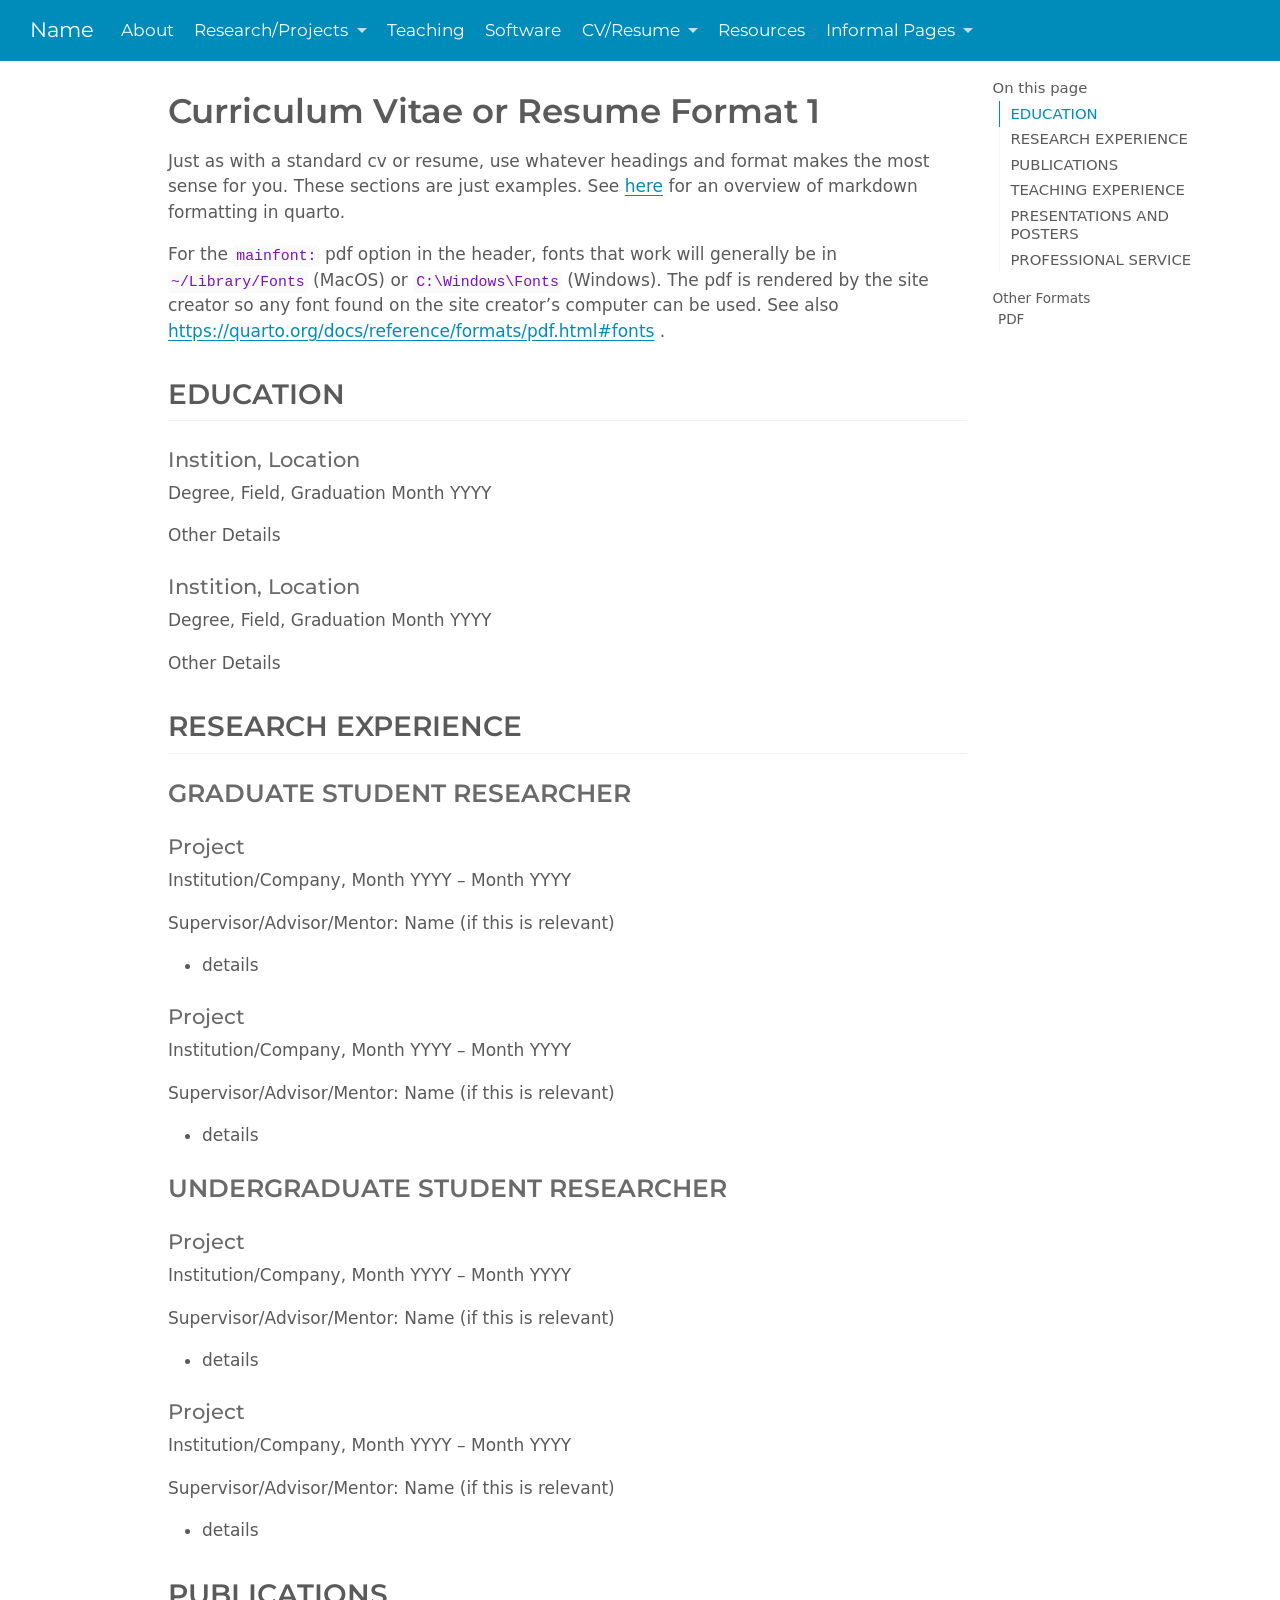
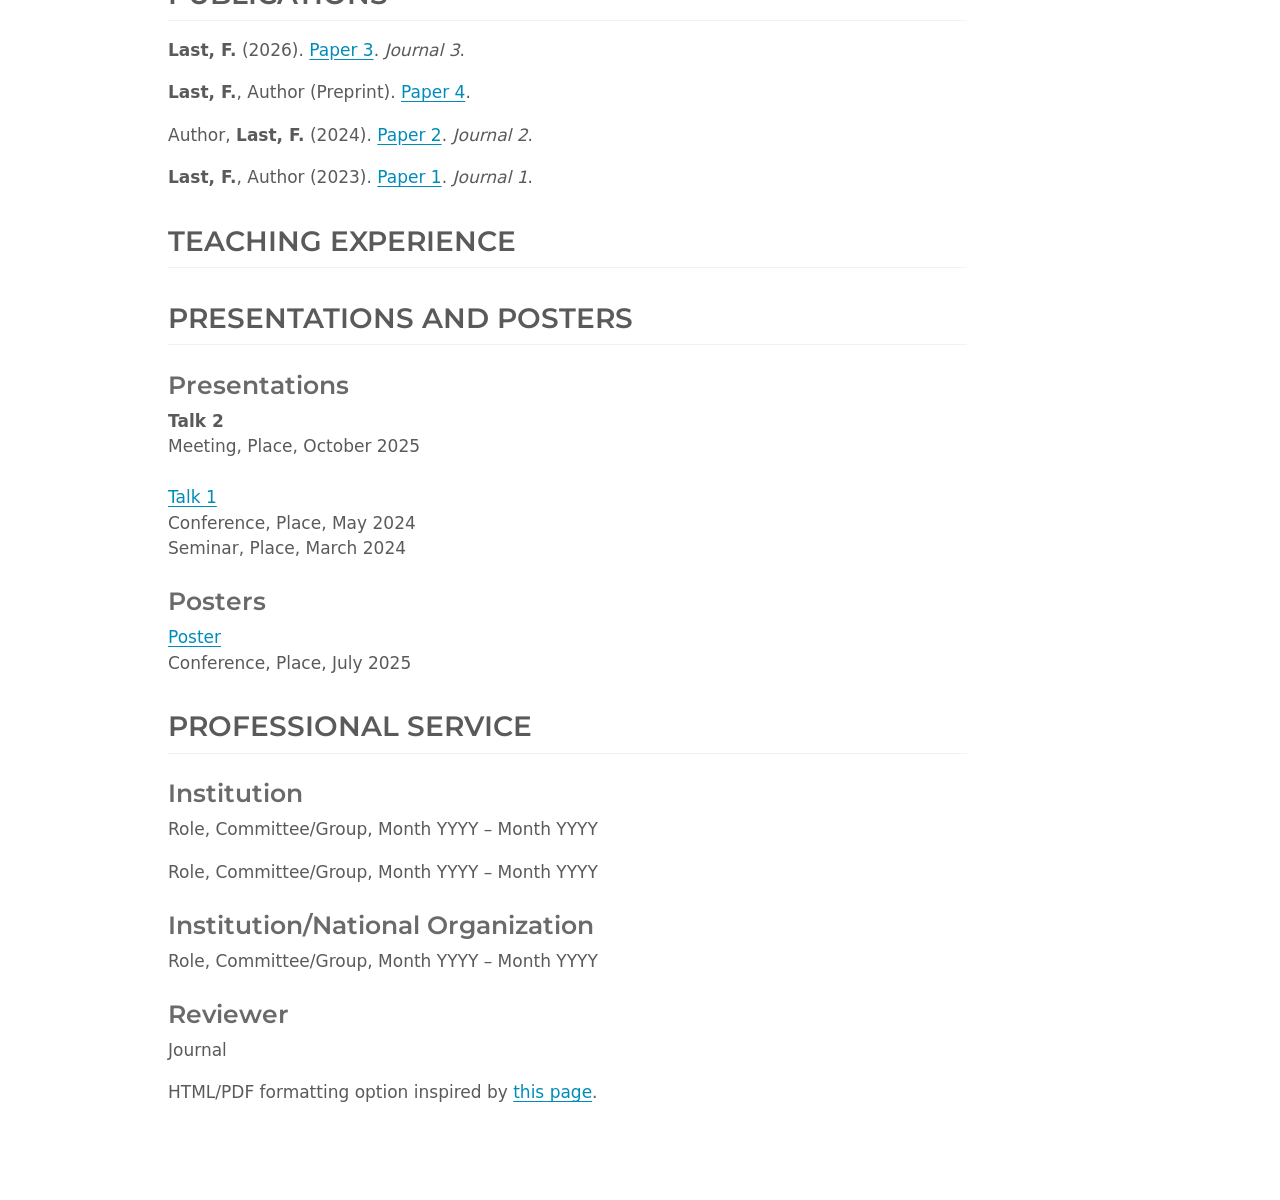
==== docs/pages/cv_resume1.html @ 090850e3 "Initial commit" ====
<!DOCTYPE html>
<html xmlns="http://www.w3.org/1999/xhtml" lang="en" xml:lang="en"><head>

<meta charset="utf-8">
<meta name="generator" content="quarto-1.8.27">

<meta name="viewport" content="width=device-width, initial-scale=1.0, user-scalable=yes">


<title>Curriculum Vitae or Resume Format 1 – Name</title>
<style>
code{white-space: pre-wrap;}
span.smallcaps{font-variant: small-caps;}
div.columns{display: flex; gap: min(4vw, 1.5em);}
div.column{flex: auto; overflow-x: auto;}
div.hanging-indent{margin-left: 1.5em; text-indent: -1.5em;}
ul.task-list{list-style: none;}
ul.task-list li input[type="checkbox"] {
  width: 0.8em;
  margin: 0 0.8em 0.2em -1em; /* quarto-specific, see https://github.com/quarto-dev/quarto-cli/issues/4556 */ 
  vertical-align: middle;
}
</style>


<script src="../site_libs/quarto-nav/quarto-nav.js"></script>
<script src="../site_libs/quarto-nav/headroom.min.js"></script>
<script src="../site_libs/clipboard/clipboard.min.js"></script>
<script src="../site_libs/quarto-search/autocomplete.umd.js"></script>
<script src="../site_libs/quarto-search/fuse.min.js"></script>
<script src="../site_libs/quarto-search/quarto-search.js"></script>
<meta name="quarto:offset" content="../">
<script src="../site_libs/quarto-html/quarto.js" type="module"></script>
<script src="../site_libs/quarto-html/tabsets/tabsets.js" type="module"></script>
<script src="../site_libs/quarto-html/axe/axe-check.js" type="module"></script>
<script src="../site_libs/quarto-html/popper.min.js"></script>
<script src="../site_libs/quarto-html/tippy.umd.min.js"></script>
<script src="../site_libs/quarto-html/anchor.min.js"></script>
<link href="../site_libs/quarto-html/tippy.css" rel="stylesheet">
<link href="../site_libs/quarto-html/quarto-syntax-highlighting-ed96de9b727972fe78a7b5d16c58bf87.css" rel="stylesheet" id="quarto-text-highlighting-styles">
<script src="../site_libs/bootstrap/bootstrap.min.js"></script>
<link href="../site_libs/bootstrap/bootstrap-icons.css" rel="stylesheet">
<link href="../site_libs/bootstrap/bootstrap-c9a4cbe220c76ee4de149f3768862fc0.min.css" rel="stylesheet" append-hash="true" id="quarto-bootstrap" data-mode="light">
<script id="quarto-search-options" type="application/json">{
  "location": "navbar",
  "copy-button": false,
  "collapse-after": 3,
  "panel-placement": "end",
  "type": "overlay",
  "limit": 50,
  "keyboard-shortcut": [
    "f",
    "/",
    "s"
  ],
  "show-item-context": false,
  "language": {
    "search-no-results-text": "No results",
    "search-matching-documents-text": "matching documents",
    "search-copy-link-title": "Copy link to search",
    "search-hide-matches-text": "Hide additional matches",
    "search-more-match-text": "more match in this document",
    "search-more-matches-text": "more matches in this document",
    "search-clear-button-title": "Clear",
    "search-text-placeholder": "",
    "search-detached-cancel-button-title": "Cancel",
    "search-submit-button-title": "Submit",
    "search-label": "Search"
  }
}</script>


<link rel="stylesheet" href="../styles/styles.css">
</head>

<body class="nav-fixed quarto-light">

<div id="quarto-search-results"></div>
  <header id="quarto-header" class="headroom fixed-top">
    <nav class="navbar navbar-expand-lg " data-bs-theme="dark">
      <div class="navbar-container container-fluid">
      <div class="navbar-brand-container mx-auto">
    <a class="navbar-brand" href="../index.html">
    <span class="navbar-title">Name</span>
    </a>
  </div>
            <div id="quarto-search" class="" title="Search"></div>
          <button class="navbar-toggler" type="button" data-bs-toggle="collapse" data-bs-target="#navbarCollapse" aria-controls="navbarCollapse" role="menu" aria-expanded="false" aria-label="Toggle navigation" onclick="if (window.quartoToggleHeadroom) { window.quartoToggleHeadroom(); }">
  <span class="navbar-toggler-icon"></span>
</button>
          <div class="collapse navbar-collapse" id="navbarCollapse">
            <ul class="navbar-nav navbar-nav-scroll me-auto">
  <li class="nav-item">
    <a class="nav-link" href="../index.html"> 
<span class="menu-text">About</span></a>
  </li>  
  <li class="nav-item dropdown ">
    <a class="nav-link dropdown-toggle" href="#" id="nav-menu-researchprojects" role="link" data-bs-toggle="dropdown" aria-expanded="false">
 <span class="menu-text">Research/Projects</span>
    </a>
    <ul class="dropdown-menu" aria-labelledby="nav-menu-researchprojects">    
        <li>
    <a class="dropdown-item" href="../pages/projects.html">
 <span class="dropdown-text">Option 1 Projects</span></a>
  </li>  
        <li>
    <a class="dropdown-item" href="../pages/publications.html">
 <span class="dropdown-text">Option 2 Publications</span></a>
  </li>  
        <li>
    <a class="dropdown-item" href="../pages/research.html">
 <span class="dropdown-text">Option 3 Research</span></a>
  </li>  
        <li>
    <a class="dropdown-item" href="../pages/portfolio.html">
 <span class="dropdown-text">Option 4 Portfolio</span></a>
  </li>  
    </ul>
  </li>
  <li class="nav-item">
    <a class="nav-link" href="../pages/teaching.html"> 
<span class="menu-text">Teaching</span></a>
  </li>  
  <li class="nav-item">
    <a class="nav-link" href="../pages/software.html"> 
<span class="menu-text">Software</span></a>
  </li>  
  <li class="nav-item dropdown ">
    <a class="nav-link dropdown-toggle" href="#" id="nav-menu-cvresume" role="link" data-bs-toggle="dropdown" aria-expanded="false">
 <span class="menu-text">CV/Resume</span>
    </a>
    <ul class="dropdown-menu" aria-labelledby="nav-menu-cvresume">    
        <li>
    <a class="dropdown-item" href="../pages/cv_resume1.html">
 <span class="dropdown-text">Option 1</span></a>
  </li>  
        <li>
    <a class="dropdown-item" href="../pages/cv_resume2.html">
 <span class="dropdown-text">Option 2</span></a>
  </li>  
        <li>
    <a class="dropdown-item" href="https://cdn.uconnectlabs.com/wp-content/uploads/sites/25/2021/07/Andrew-Peters.pdf">
 <span class="dropdown-text">Option 3</span></a>
  </li>  
    </ul>
  </li>
  <li class="nav-item">
    <a class="nav-link" href="../pages/resources.html"> 
<span class="menu-text">Resources</span></a>
  </li>  
  <li class="nav-item dropdown ">
    <a class="nav-link dropdown-toggle" href="#" id="nav-menu-informal-pages" role="link" data-bs-toggle="dropdown" aria-expanded="false">
 <span class="menu-text">Informal Pages</span>
    </a>
    <ul class="dropdown-menu" aria-labelledby="nav-menu-informal-pages">    
        <li>
    <a class="dropdown-item" href="../pages/blog.html">
 <span class="dropdown-text">Blog</span></a>
  </li>  
        <li>
    <a class="dropdown-item" href="../pages/reading_list.html">
 <span class="dropdown-text">Reading List</span></a>
  </li>  
        <li>
    <a class="dropdown-item" href="../pages/more_about.html">
 <span class="dropdown-text">More About Me</span></a>
  </li>  
        <li>
    <a class="dropdown-item" href="../pages/rec_lists.html">
 <span class="dropdown-text">Personal Rec List</span></a>
  </li>  
    </ul>
  </li>
</ul>
          </div> <!-- /navcollapse -->
            <div class="quarto-navbar-tools">
</div>
      </div> <!-- /container-fluid -->
    </nav>
</header>
<!-- content -->
<div id="quarto-content" class="quarto-container page-columns page-rows-contents page-layout-article page-navbar">
<!-- sidebar -->
<!-- margin-sidebar -->
    <div id="quarto-margin-sidebar" class="sidebar margin-sidebar">
        <nav id="TOC" role="doc-toc" class="toc-active">
    <h2 id="toc-title">On this page</h2>
   
  <ul>
  <li><a href="#education" id="toc-education" class="nav-link active" data-scroll-target="#education">EDUCATION</a></li>
  <li><a href="#research-experience" id="toc-research-experience" class="nav-link" data-scroll-target="#research-experience">RESEARCH EXPERIENCE</a>
  <ul class="collapse">
  <li><a href="#graduate-student-researcher" id="toc-graduate-student-researcher" class="nav-link" data-scroll-target="#graduate-student-researcher">GRADUATE STUDENT RESEARCHER</a></li>
  <li><a href="#undergraduate-student-researcher" id="toc-undergraduate-student-researcher" class="nav-link" data-scroll-target="#undergraduate-student-researcher">UNDERGRADUATE STUDENT RESEARCHER</a></li>
  </ul></li>
  <li><a href="#publications" id="toc-publications" class="nav-link" data-scroll-target="#publications">PUBLICATIONS</a></li>
  <li><a href="#teaching-experience" id="toc-teaching-experience" class="nav-link" data-scroll-target="#teaching-experience">TEACHING EXPERIENCE</a></li>
  <li><a href="#presentations-and-posters" id="toc-presentations-and-posters" class="nav-link" data-scroll-target="#presentations-and-posters">PRESENTATIONS AND POSTERS</a>
  <ul class="collapse">
  <li><a href="#presentations" id="toc-presentations" class="nav-link" data-scroll-target="#presentations">Presentations</a></li>
  <li><a href="#posters" id="toc-posters" class="nav-link" data-scroll-target="#posters">Posters</a></li>
  </ul></li>
  <li><a href="#professional-service" id="toc-professional-service" class="nav-link" data-scroll-target="#professional-service">PROFESSIONAL SERVICE</a>
  <ul class="collapse">
  <li><a href="#institution" id="toc-institution" class="nav-link" data-scroll-target="#institution">Institution</a></li>
  <li><a href="#institutionnational-organization" id="toc-institutionnational-organization" class="nav-link" data-scroll-target="#institutionnational-organization">Institution/National Organization</a></li>
  <li><a href="#reviewer" id="toc-reviewer" class="nav-link" data-scroll-target="#reviewer">Reviewer</a></li>
  </ul></li>
  </ul>
<div class="quarto-alternate-formats"><h2>Other Formats</h2><ul><li><a href="cv_resume1.pdf"><i class="bi bi-file-pdf"></i>PDF</a></li></ul></div></nav>
    </div>
<!-- main -->
<main class="content" id="quarto-document-content">

<header id="title-block-header" class="quarto-title-block default">
<div class="quarto-title">
<h1 class="title">Curriculum Vitae or Resume Format 1</h1>
</div>



<div class="quarto-title-meta">

    
  
    
  </div>
  


</header>


<p>Just as with a standard cv or resume, use whatever headings and format makes the most sense for you. These sections are just examples. See <a href="https://quarto.org/docs/authoring/markdown-basics.html">here</a> for an overview of markdown formatting in quarto.</p>
<p>For the <code>mainfont:</code> pdf option in the header, fonts that work will generally be in <code>~/Library/Fonts</code> (MacOS) or <code>C:\Windows\Fonts</code> (Windows). The pdf is rendered by the site creator so any font found on the site creator’s computer can be used. See also <a href="https://quarto.org/docs/reference/formats/pdf.html#fonts" class="uri">https://quarto.org/docs/reference/formats/pdf.html#fonts</a> .</p>
<section id="education" class="level2">
<h2 class="anchored" data-anchor-id="education">EDUCATION</h2>
<section id="instition-location" class="level4">
<h4 class="anchored" data-anchor-id="instition-location">Instition, Location</h4>
<p>Degree, Field, Graduation Month YYYY</p>
<p>Other Details</p>
</section>
<section id="instition-location-1" class="level4">
<h4 class="anchored" data-anchor-id="instition-location-1">Instition, Location</h4>
<p>Degree, Field, Graduation Month YYYY</p>
<p>Other Details</p>
</section>
</section>
<section id="research-experience" class="level2">
<h2 class="anchored" data-anchor-id="research-experience">RESEARCH EXPERIENCE</h2>
<section id="graduate-student-researcher" class="level3">
<h3 class="anchored" data-anchor-id="graduate-student-researcher">GRADUATE STUDENT RESEARCHER</h3>
<section id="project" class="level4">
<h4 class="anchored" data-anchor-id="project">Project</h4>
<p>Institution/Company, Month YYYY – Month YYYY</p>
<p>Supervisor/Advisor/Mentor: Name (if this is relevant)</p>
<ul>
<li>details</li>
</ul>
</section>
<section id="project-1" class="level4">
<h4 class="anchored" data-anchor-id="project-1">Project</h4>
<p>Institution/Company, Month YYYY – Month YYYY</p>
<p>Supervisor/Advisor/Mentor: Name (if this is relevant)</p>
<ul>
<li>details</li>
</ul>
</section>
</section>
<section id="undergraduate-student-researcher" class="level3">
<h3 class="anchored" data-anchor-id="undergraduate-student-researcher">UNDERGRADUATE STUDENT RESEARCHER</h3>
<section id="project-2" class="level4">
<h4 class="anchored" data-anchor-id="project-2">Project</h4>
<p>Institution/Company, Month YYYY – Month YYYY</p>
<p>Supervisor/Advisor/Mentor: Name (if this is relevant)</p>
<ul>
<li>details</li>
</ul>
</section>
<section id="project-3" class="level4">
<h4 class="anchored" data-anchor-id="project-3">Project</h4>
<p>Institution/Company, Month YYYY – Month YYYY</p>
<p>Supervisor/Advisor/Mentor: Name (if this is relevant)</p>
<ul>
<li>details</li>
</ul>
</section>
</section>
</section>
<section id="publications" class="level2">
<h2 class="anchored" data-anchor-id="publications">PUBLICATIONS</h2>
<p><strong>Last, F.</strong> (2026). <a href="https://doi.org">Paper 3</a>. <em>Journal 3</em>.</p>
<p><strong>Last, F.</strong>, Author (Preprint). <a href="https://arxiv.org/">Paper 4</a>.</p>
<p>Author, <strong>Last, F.</strong> (2024). <a href="https://github.com">Paper 2</a>. <em>Journal 2</em>.</p>
<p><strong>Last, F.</strong>, Author (2023). <a href="https://www.wikipedia.org/">Paper 1</a>. <em>Journal 1</em>.</p>
</section>
<section id="teaching-experience" class="level2">
<h2 class="anchored" data-anchor-id="teaching-experience">TEACHING EXPERIENCE</h2>
</section>
<section id="presentations-and-posters" class="level2">
<h2 class="anchored" data-anchor-id="presentations-and-posters">PRESENTATIONS AND POSTERS</h2>
<section id="presentations" class="level3">
<h3 class="anchored" data-anchor-id="presentations">Presentations</h3>
<div class="line-block"><strong>Talk 2</strong><br>
Meeting, Place, October 2025<br>
<br>
<strong><a href="https://www.wikipedia.org/">Talk 1</a></strong><br>
Conference, Place, May 2024<br>
Seminar, Place, March 2024</div>
</section>
<section id="posters" class="level3">
<h3 class="anchored" data-anchor-id="posters">Posters</h3>
<div class="line-block"><strong><a href="https://github.com">Poster</a></strong><br>
Conference, Place, July 2025</div>
</section>
</section>
<section id="professional-service" class="level2">
<h2 class="anchored" data-anchor-id="professional-service">PROFESSIONAL SERVICE</h2>
<section id="institution" class="level3">
<h3 class="anchored" data-anchor-id="institution">Institution</h3>
<p>Role, Committee/Group, Month YYYY – Month YYYY</p>
<p>Role, Committee/Group, Month YYYY – Month YYYY</p>
</section>
<section id="institutionnational-organization" class="level3">
<h3 class="anchored" data-anchor-id="institutionnational-organization">Institution/National Organization</h3>
<p>Role, Committee/Group, Month YYYY – Month YYYY</p>
</section>
<section id="reviewer" class="level3">
<h3 class="anchored" data-anchor-id="reviewer">Reviewer</h3>
<p>Journal</p>
<p>HTML/PDF formatting option inspired by <a href="https://www.cynthiahqy.com/posts/cv-html-pdf/">this page</a>.</p>


</section>
</section>

</main> <!-- /main -->
<script id="quarto-html-after-body" type="application/javascript">
  window.document.addEventListener("DOMContentLoaded", function (event) {
    const icon = "";
    const anchorJS = new window.AnchorJS();
    anchorJS.options = {
      placement: 'right',
      icon: icon
    };
    anchorJS.add('.anchored');
    const isCodeAnnotation = (el) => {
      for (const clz of el.classList) {
        if (clz.startsWith('code-annotation-')) {                     
          return true;
        }
      }
      return false;
    }
    const onCopySuccess = function(e) {
      // button target
      const button = e.trigger;
      // don't keep focus
      button.blur();
      // flash "checked"
      button.classList.add('code-copy-button-checked');
      var currentTitle = button.getAttribute("title");
      button.setAttribute("title", "Copied!");
      let tooltip;
      if (window.bootstrap) {
        button.setAttribute("data-bs-toggle", "tooltip");
        button.setAttribute("data-bs-placement", "left");
        button.setAttribute("data-bs-title", "Copied!");
        tooltip = new bootstrap.Tooltip(button, 
          { trigger: "manual", 
            customClass: "code-copy-button-tooltip",
            offset: [0, -8]});
        tooltip.show();    
      }
      setTimeout(function() {
        if (tooltip) {
          tooltip.hide();
          button.removeAttribute("data-bs-title");
          button.removeAttribute("data-bs-toggle");
          button.removeAttribute("data-bs-placement");
        }
        button.setAttribute("title", currentTitle);
        button.classList.remove('code-copy-button-checked');
      }, 1000);
      // clear code selection
      e.clearSelection();
    }
    const getTextToCopy = function(trigger) {
      const outerScaffold = trigger.parentElement.cloneNode(true);
      const codeEl = outerScaffold.querySelector('code');
      for (const childEl of codeEl.children) {
        if (isCodeAnnotation(childEl)) {
          childEl.remove();
        }
      }
      return codeEl.innerText;
    }
    const clipboard = new window.ClipboardJS('.code-copy-button:not([data-in-quarto-modal])', {
      text: getTextToCopy
    });
    clipboard.on('success', onCopySuccess);
    if (window.document.getElementById('quarto-embedded-source-code-modal')) {
      const clipboardModal = new window.ClipboardJS('.code-copy-button[data-in-quarto-modal]', {
        text: getTextToCopy,
        container: window.document.getElementById('quarto-embedded-source-code-modal')
      });
      clipboardModal.on('success', onCopySuccess);
    }
      var localhostRegex = new RegExp(/^(?:http|https):\/\/localhost\:?[0-9]*\//);
      var mailtoRegex = new RegExp(/^mailto:/);
        var filterRegex = new RegExp('/' + window.location.host + '/');
      var isInternal = (href) => {
          return filterRegex.test(href) || localhostRegex.test(href) || mailtoRegex.test(href);
      }
      // Inspect non-navigation links and adorn them if external
     var links = window.document.querySelectorAll('a[href]:not(.nav-link):not(.navbar-brand):not(.toc-action):not(.sidebar-link):not(.sidebar-item-toggle):not(.pagination-link):not(.no-external):not([aria-hidden]):not(.dropdown-item):not(.quarto-navigation-tool):not(.about-link)');
      for (var i=0; i<links.length; i++) {
        const link = links[i];
        if (!isInternal(link.href)) {
          // undo the damage that might have been done by quarto-nav.js in the case of
          // links that we want to consider external
          if (link.dataset.originalHref !== undefined) {
            link.href = link.dataset.originalHref;
          }
        }
      }
    function tippyHover(el, contentFn, onTriggerFn, onUntriggerFn) {
      const config = {
        allowHTML: true,
        maxWidth: 500,
        delay: 100,
        arrow: false,
        appendTo: function(el) {
            return el.parentElement;
        },
        interactive: true,
        interactiveBorder: 10,
        theme: 'quarto',
        placement: 'bottom-start',
      };
      if (contentFn) {
        config.content = contentFn;
      }
      if (onTriggerFn) {
        config.onTrigger = onTriggerFn;
      }
      if (onUntriggerFn) {
        config.onUntrigger = onUntriggerFn;
      }
      window.tippy(el, config); 
    }
    const noterefs = window.document.querySelectorAll('a[role="doc-noteref"]');
    for (var i=0; i<noterefs.length; i++) {
      const ref = noterefs[i];
      tippyHover(ref, function() {
        // use id or data attribute instead here
        let href = ref.getAttribute('data-footnote-href') || ref.getAttribute('href');
        try { href = new URL(href).hash; } catch {}
        const id = href.replace(/^#\/?/, "");
        const note = window.document.getElementById(id);
        if (note) {
          return note.innerHTML;
        } else {
          return "";
        }
      });
    }
    const xrefs = window.document.querySelectorAll('a.quarto-xref');
    const processXRef = (id, note) => {
      // Strip column container classes
      const stripColumnClz = (el) => {
        el.classList.remove("page-full", "page-columns");
        if (el.children) {
          for (const child of el.children) {
            stripColumnClz(child);
          }
        }
      }
      stripColumnClz(note)
      if (id === null || id.startsWith('sec-')) {
        // Special case sections, only their first couple elements
        const container = document.createElement("div");
        if (note.children && note.children.length > 2) {
          container.appendChild(note.children[0].cloneNode(true));
          for (let i = 1; i < note.children.length; i++) {
            const child = note.children[i];
            if (child.tagName === "P" && child.innerText === "") {
              continue;
            } else {
              container.appendChild(child.cloneNode(true));
              break;
            }
          }
          if (window.Quarto?.typesetMath) {
            window.Quarto.typesetMath(container);
          }
          return container.innerHTML
        } else {
          if (window.Quarto?.typesetMath) {
            window.Quarto.typesetMath(note);
          }
          return note.innerHTML;
        }
      } else {
        // Remove any anchor links if they are present
        const anchorLink = note.querySelector('a.anchorjs-link');
        if (anchorLink) {
          anchorLink.remove();
        }
        if (window.Quarto?.typesetMath) {
          window.Quarto.typesetMath(note);
        }
        if (note.classList.contains("callout")) {
          return note.outerHTML;
        } else {
          return note.innerHTML;
        }
      }
    }
    for (var i=0; i<xrefs.length; i++) {
      const xref = xrefs[i];
      tippyHover(xref, undefined, function(instance) {
        instance.disable();
        let url = xref.getAttribute('href');
        let hash = undefined; 
        if (url.startsWith('#')) {
          hash = url;
        } else {
          try { hash = new URL(url).hash; } catch {}
        }
        if (hash) {
          const id = hash.replace(/^#\/?/, "");
          const note = window.document.getElementById(id);
          if (note !== null) {
            try {
              const html = processXRef(id, note.cloneNode(true));
              instance.setContent(html);
            } finally {
              instance.enable();
              instance.show();
            }
          } else {
            // See if we can fetch this
            fetch(url.split('#')[0])
            .then(res => res.text())
            .then(html => {
              const parser = new DOMParser();
              const htmlDoc = parser.parseFromString(html, "text/html");
              const note = htmlDoc.getElementById(id);
              if (note !== null) {
                const html = processXRef(id, note);
                instance.setContent(html);
              } 
            }).finally(() => {
              instance.enable();
              instance.show();
            });
          }
        } else {
          // See if we can fetch a full url (with no hash to target)
          // This is a special case and we should probably do some content thinning / targeting
          fetch(url)
          .then(res => res.text())
          .then(html => {
            const parser = new DOMParser();
            const htmlDoc = parser.parseFromString(html, "text/html");
            const note = htmlDoc.querySelector('main.content');
            if (note !== null) {
              // This should only happen for chapter cross references
              // (since there is no id in the URL)
              // remove the first header
              if (note.children.length > 0 && note.children[0].tagName === "HEADER") {
                note.children[0].remove();
              }
              const html = processXRef(null, note);
              instance.setContent(html);
            } 
          }).finally(() => {
            instance.enable();
            instance.show();
          });
        }
      }, function(instance) {
      });
    }
        let selectedAnnoteEl;
        const selectorForAnnotation = ( cell, annotation) => {
          let cellAttr = 'data-code-cell="' + cell + '"';
          let lineAttr = 'data-code-annotation="' +  annotation + '"';
          const selector = 'span[' + cellAttr + '][' + lineAttr + ']';
          return selector;
        }
        const selectCodeLines = (annoteEl) => {
          const doc = window.document;
          const targetCell = annoteEl.getAttribute("data-target-cell");
          const targetAnnotation = annoteEl.getAttribute("data-target-annotation");
          const annoteSpan = window.document.querySelector(selectorForAnnotation(targetCell, targetAnnotation));
          const lines = annoteSpan.getAttribute("data-code-lines").split(",");
          const lineIds = lines.map((line) => {
            return targetCell + "-" + line;
          })
          let top = null;
          let height = null;
          let parent = null;
          if (lineIds.length > 0) {
              //compute the position of the single el (top and bottom and make a div)
              const el = window.document.getElementById(lineIds[0]);
              top = el.offsetTop;
              height = el.offsetHeight;
              parent = el.parentElement.parentElement;
            if (lineIds.length > 1) {
              const lastEl = window.document.getElementById(lineIds[lineIds.length - 1]);
              const bottom = lastEl.offsetTop + lastEl.offsetHeight;
              height = bottom - top;
            }
            if (top !== null && height !== null && parent !== null) {
              // cook up a div (if necessary) and position it 
              let div = window.document.getElementById("code-annotation-line-highlight");
              if (div === null) {
                div = window.document.createElement("div");
                div.setAttribute("id", "code-annotation-line-highlight");
                div.style.position = 'absolute';
                parent.appendChild(div);
              }
              div.style.top = top - 2 + "px";
              div.style.height = height + 4 + "px";
              div.style.left = 0;
              let gutterDiv = window.document.getElementById("code-annotation-line-highlight-gutter");
              if (gutterDiv === null) {
                gutterDiv = window.document.createElement("div");
                gutterDiv.setAttribute("id", "code-annotation-line-highlight-gutter");
                gutterDiv.style.position = 'absolute';
                const codeCell = window.document.getElementById(targetCell);
                const gutter = codeCell.querySelector('.code-annotation-gutter');
                gutter.appendChild(gutterDiv);
              }
              gutterDiv.style.top = top - 2 + "px";
              gutterDiv.style.height = height + 4 + "px";
            }
            selectedAnnoteEl = annoteEl;
          }
        };
        const unselectCodeLines = () => {
          const elementsIds = ["code-annotation-line-highlight", "code-annotation-line-highlight-gutter"];
          elementsIds.forEach((elId) => {
            const div = window.document.getElementById(elId);
            if (div) {
              div.remove();
            }
          });
          selectedAnnoteEl = undefined;
        };
          // Handle positioning of the toggle
      window.addEventListener(
        "resize",
        throttle(() => {
          elRect = undefined;
          if (selectedAnnoteEl) {
            selectCodeLines(selectedAnnoteEl);
          }
        }, 10)
      );
      function throttle(fn, ms) {
      let throttle = false;
      let timer;
        return (...args) => {
          if(!throttle) { // first call gets through
              fn.apply(this, args);
              throttle = true;
          } else { // all the others get throttled
              if(timer) clearTimeout(timer); // cancel #2
              timer = setTimeout(() => {
                fn.apply(this, args);
                timer = throttle = false;
              }, ms);
          }
        };
      }
        // Attach click handler to the DT
        const annoteDls = window.document.querySelectorAll('dt[data-target-cell]');
        for (const annoteDlNode of annoteDls) {
          annoteDlNode.addEventListener('click', (event) => {
            const clickedEl = event.target;
            if (clickedEl !== selectedAnnoteEl) {
              unselectCodeLines();
              const activeEl = window.document.querySelector('dt[data-target-cell].code-annotation-active');
              if (activeEl) {
                activeEl.classList.remove('code-annotation-active');
              }
              selectCodeLines(clickedEl);
              clickedEl.classList.add('code-annotation-active');
            } else {
              // Unselect the line
              unselectCodeLines();
              clickedEl.classList.remove('code-annotation-active');
            }
          });
        }
    const findCites = (el) => {
      const parentEl = el.parentElement;
      if (parentEl) {
        const cites = parentEl.dataset.cites;
        if (cites) {
          return {
            el,
            cites: cites.split(' ')
          };
        } else {
          return findCites(el.parentElement)
        }
      } else {
        return undefined;
      }
    };
    var bibliorefs = window.document.querySelectorAll('a[role="doc-biblioref"]');
    for (var i=0; i<bibliorefs.length; i++) {
      const ref = bibliorefs[i];
      const citeInfo = findCites(ref);
      if (citeInfo) {
        tippyHover(citeInfo.el, function() {
          var popup = window.document.createElement('div');
          citeInfo.cites.forEach(function(cite) {
            var citeDiv = window.document.createElement('div');
            citeDiv.classList.add('hanging-indent');
            citeDiv.classList.add('csl-entry');
            var biblioDiv = window.document.getElementById('ref-' + cite);
            if (biblioDiv) {
              citeDiv.innerHTML = biblioDiv.innerHTML;
            }
            popup.appendChild(citeDiv);
          });
          return popup.innerHTML;
        });
      }
    }
  });
  </script>
</div> <!-- /content -->




</body></html>
---- docs/site_libs/quarto-html/tippy.css ----
.tippy-box[data-animation=fade][data-state=hidden]{opacity:0}[data-tippy-root]{max-width:calc(100vw - 10px)}.tippy-box{position:relative;background-color:#333;color:#fff;border-radius:4px;font-size:14px;line-height:1.4;white-space:normal;outline:0;transition-property:transform,visibility,opacity}.tippy-box[data-placement^=top]>.tippy-arrow{bottom:0}.tippy-box[data-placement^=top]>.tippy-arrow:before{bottom:-7px;left:0;border-width:8px 8px 0;border-top-color:initial;transform-origin:center top}.tippy-box[data-placement^=bottom]>.tippy-arrow{top:0}.tippy-box[data-placement^=bottom]>.tippy-arrow:before{top:-7px;left:0;border-width:0 8px 8px;border-bottom-color:initial;transform-origin:center bottom}.tippy-box[data-placement^=left]>.tippy-arrow{right:0}.tippy-box[data-placement^=left]>.tippy-arrow:before{border-width:8px 0 8px 8px;border-left-color:initial;right:-7px;transform-origin:center left}.tippy-box[data-placement^=right]>.tippy-arrow{left:0}.tippy-box[data-placement^=right]>.tippy-arrow:before{left:-7px;border-width:8px 8px 8px 0;border-right-color:initial;transform-origin:center right}.tippy-box[data-inertia][data-state=visible]{transition-timing-function:cubic-bezier(.54,1.5,.38,1.11)}.tippy-arrow{width:16px;height:16px;color:#333}.tippy-arrow:before{content:"";position:absolute;border-color:transparent;border-style:solid}.tippy-content{position:relative;padding:5px 9px;z-index:1}
---- docs/site_libs/quarto-html/quarto-syntax-highlighting-ed96de9b727972fe78a7b5d16c58bf87.css ----
/* quarto syntax highlight colors */
:root {
  --quarto-hl-ot-color: #003B4F;
  --quarto-hl-at-color: #657422;
  --quarto-hl-ss-color: #20794D;
  --quarto-hl-an-color: #5E5E5E;
  --quarto-hl-fu-color: #4758AB;
  --quarto-hl-st-color: #20794D;
  --quarto-hl-cf-color: #003B4F;
  --quarto-hl-op-color: #5E5E5E;
  --quarto-hl-er-color: #AD0000;
  --quarto-hl-bn-color: #AD0000;
  --quarto-hl-al-color: #AD0000;
  --quarto-hl-va-color: #111111;
  --quarto-hl-bu-color: inherit;
  --quarto-hl-ex-color: inherit;
  --quarto-hl-pp-color: #AD0000;
  --quarto-hl-in-color: #5E5E5E;
  --quarto-hl-vs-color: #20794D;
  --quarto-hl-wa-color: #5E5E5E;
  --quarto-hl-do-color: #5E5E5E;
  --quarto-hl-im-color: #00769E;
  --quarto-hl-ch-color: #20794D;
  --quarto-hl-dt-color: #AD0000;
  --quarto-hl-fl-color: #AD0000;
  --quarto-hl-co-color: #5E5E5E;
  --quarto-hl-cv-color: #5E5E5E;
  --quarto-hl-cn-color: #8f5902;
  --quarto-hl-sc-color: #5E5E5E;
  --quarto-hl-dv-color: #AD0000;
  --quarto-hl-kw-color: #003B4F;
}

/* other quarto variables */
:root {
  --quarto-font-monospace: SFMono-Regular, Menlo, Monaco, Consolas, "Liberation Mono", "Courier New", monospace;
}

/* syntax highlight based on Pandoc's rules */
pre > code.sourceCode > span {
  color: #003B4F;
}

code.sourceCode > span {
  color: #003B4F;
}

div.sourceCode,
div.sourceCode pre.sourceCode {
  color: #003B4F;
}

/* Normal */
code span {
  color: #003B4F;
}

/* Alert */
code span.al {
  color: #AD0000;
  font-style: inherit;
}

/* Annotation */
code span.an {
  color: #5E5E5E;
  font-style: inherit;
}

/* Attribute */
code span.at {
  color: #657422;
  font-style: inherit;
}

/* BaseN */
code span.bn {
  color: #AD0000;
  font-style: inherit;
}

/* BuiltIn */
code span.bu {
  font-style: inherit;
}

/* ControlFlow */
code span.cf {
  color: #003B4F;
  font-weight: bold;
  font-style: inherit;
}

/* Char */
code span.ch {
  color: #20794D;
  font-style: inherit;
}

/* Constant */
code span.cn {
  color: #8f5902;
  font-style: inherit;
}

/* Comment */
code span.co {
  color: #5E5E5E;
  font-style: inherit;
}

/* CommentVar */
code span.cv {
  color: #5E5E5E;
  font-style: italic;
}

/* Documentation */
code span.do {
  color: #5E5E5E;
  font-style: italic;
}

/* DataType */
code span.dt {
  color: #AD0000;
  font-style: inherit;
}

/* DecVal */
code span.dv {
  color: #AD0000;
  font-style: inherit;
}

/* Error */
code span.er {
  color: #AD0000;
  font-style: inherit;
}

/* Extension */
code span.ex {
  font-style: inherit;
}

/* Float */
code span.fl {
  color: #AD0000;
  font-style: inherit;
}

/* Function */
code span.fu {
  color: #4758AB;
  font-style: inherit;
}

/* Import */
code span.im {
  color: #00769E;
  font-style: inherit;
}

/* Information */
code span.in {
  color: #5E5E5E;
  font-style: inherit;
}

/* Keyword */
code span.kw {
  color: #003B4F;
  font-weight: bold;
  font-style: inherit;
}

/* Operator */
code span.op {
  color: #5E5E5E;
  font-style: inherit;
}

/* Other */
code span.ot {
  color: #003B4F;
  font-style: inherit;
}

/* Preprocessor */
code span.pp {
  color: #AD0000;
  font-style: inherit;
}

/* SpecialChar */
code span.sc {
  color: #5E5E5E;
  font-style: inherit;
}

/* SpecialString */
code span.ss {
  color: #20794D;
  font-style: inherit;
}

/* String */
code span.st {
  color: #20794D;
  font-style: inherit;
}

/* Variable */
code span.va {
  color: #111111;
  font-style: inherit;
}

/* VerbatimString */
code span.vs {
  color: #20794D;
  font-style: inherit;
}

/* Warning */
code span.wa {
  color: #5E5E5E;
  font-style: italic;
}

.prevent-inlining {
  content: "</";
}

/*# sourceMappingURL=0920dd6d7437995b8cdf7429764427b1.css.map */
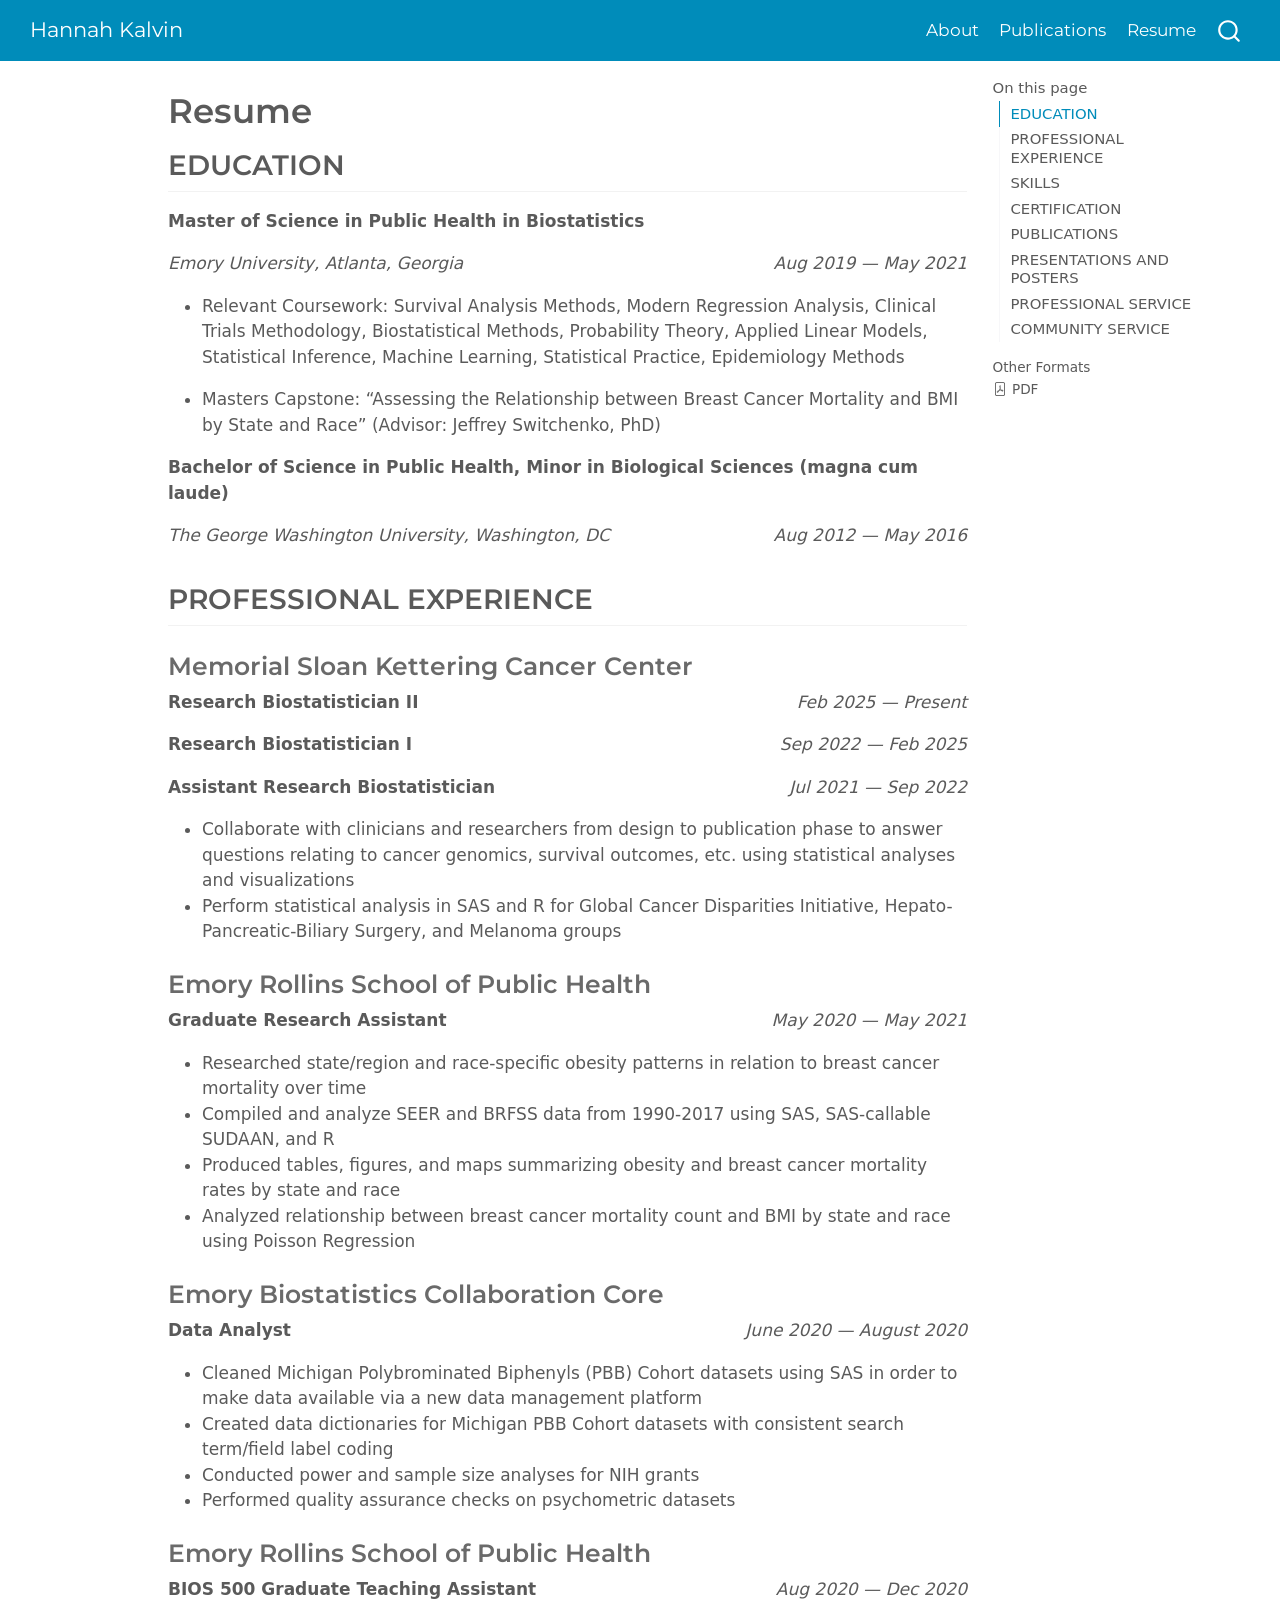
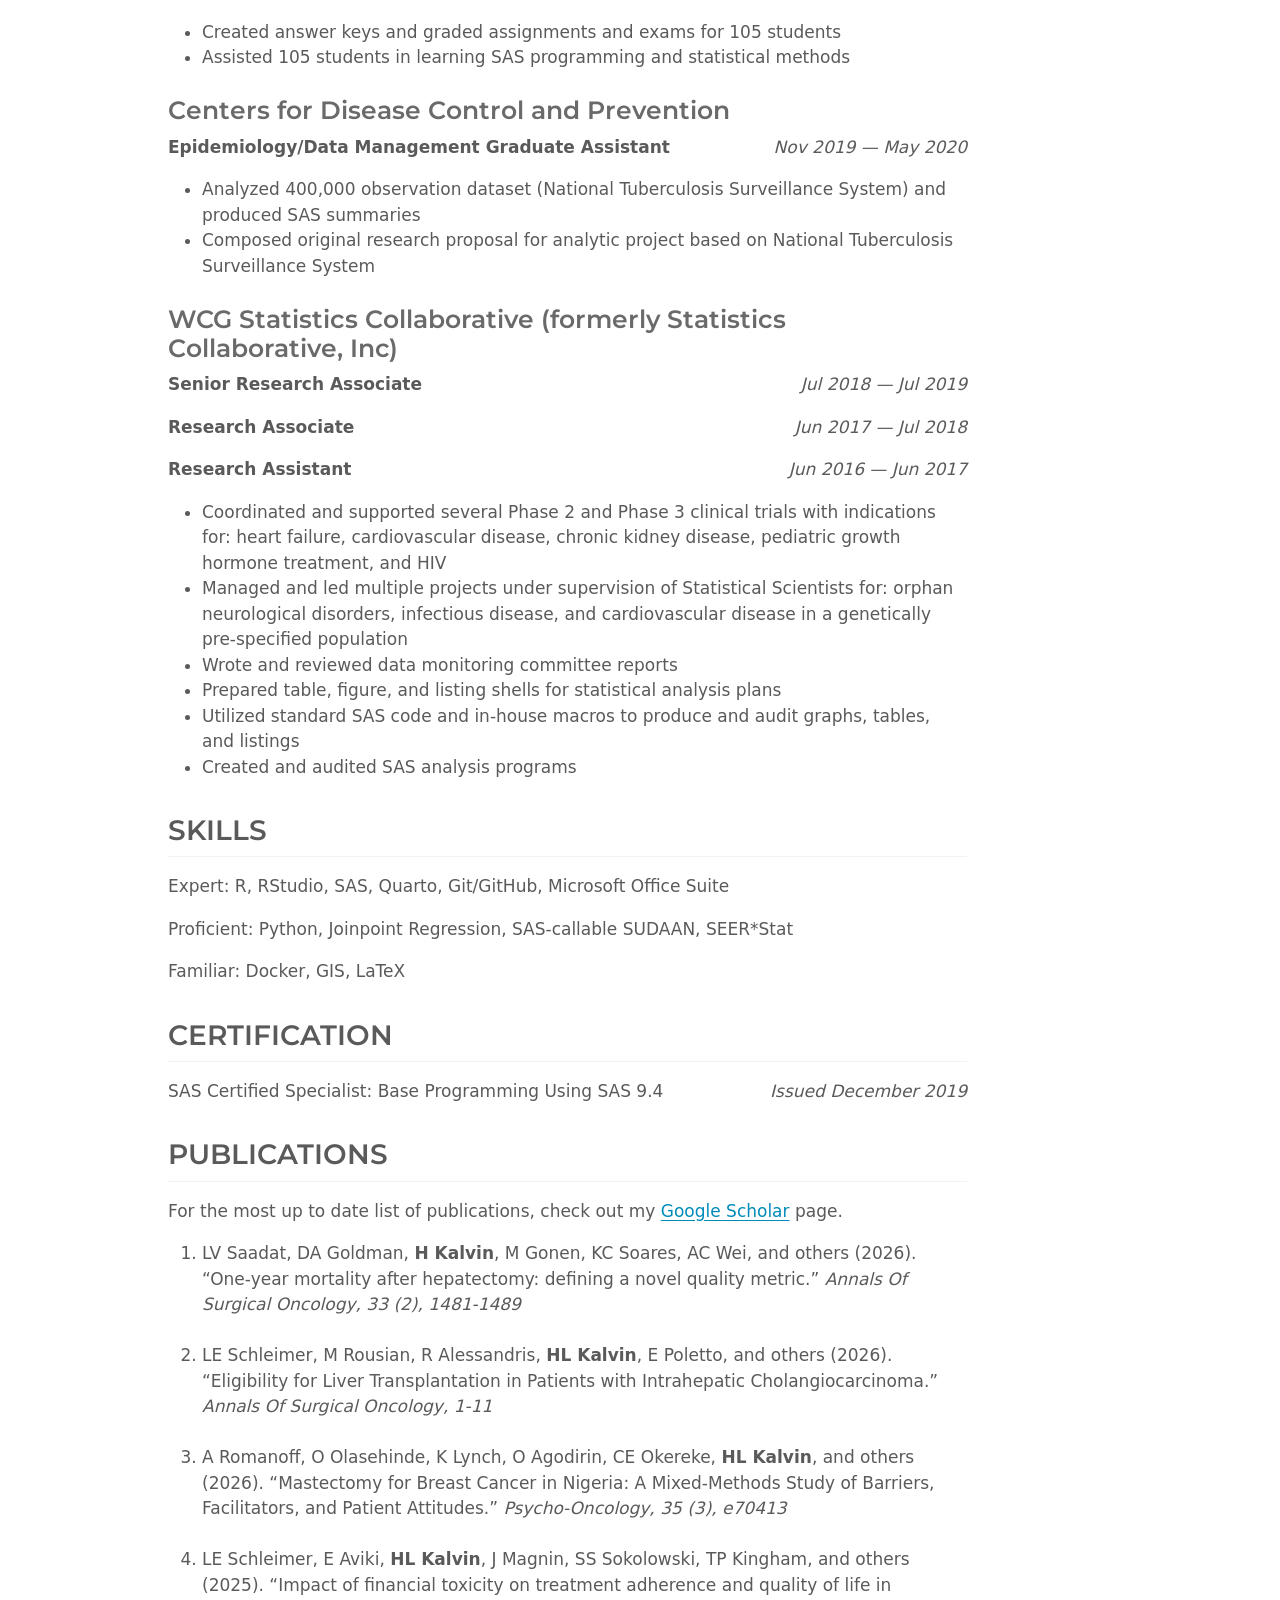
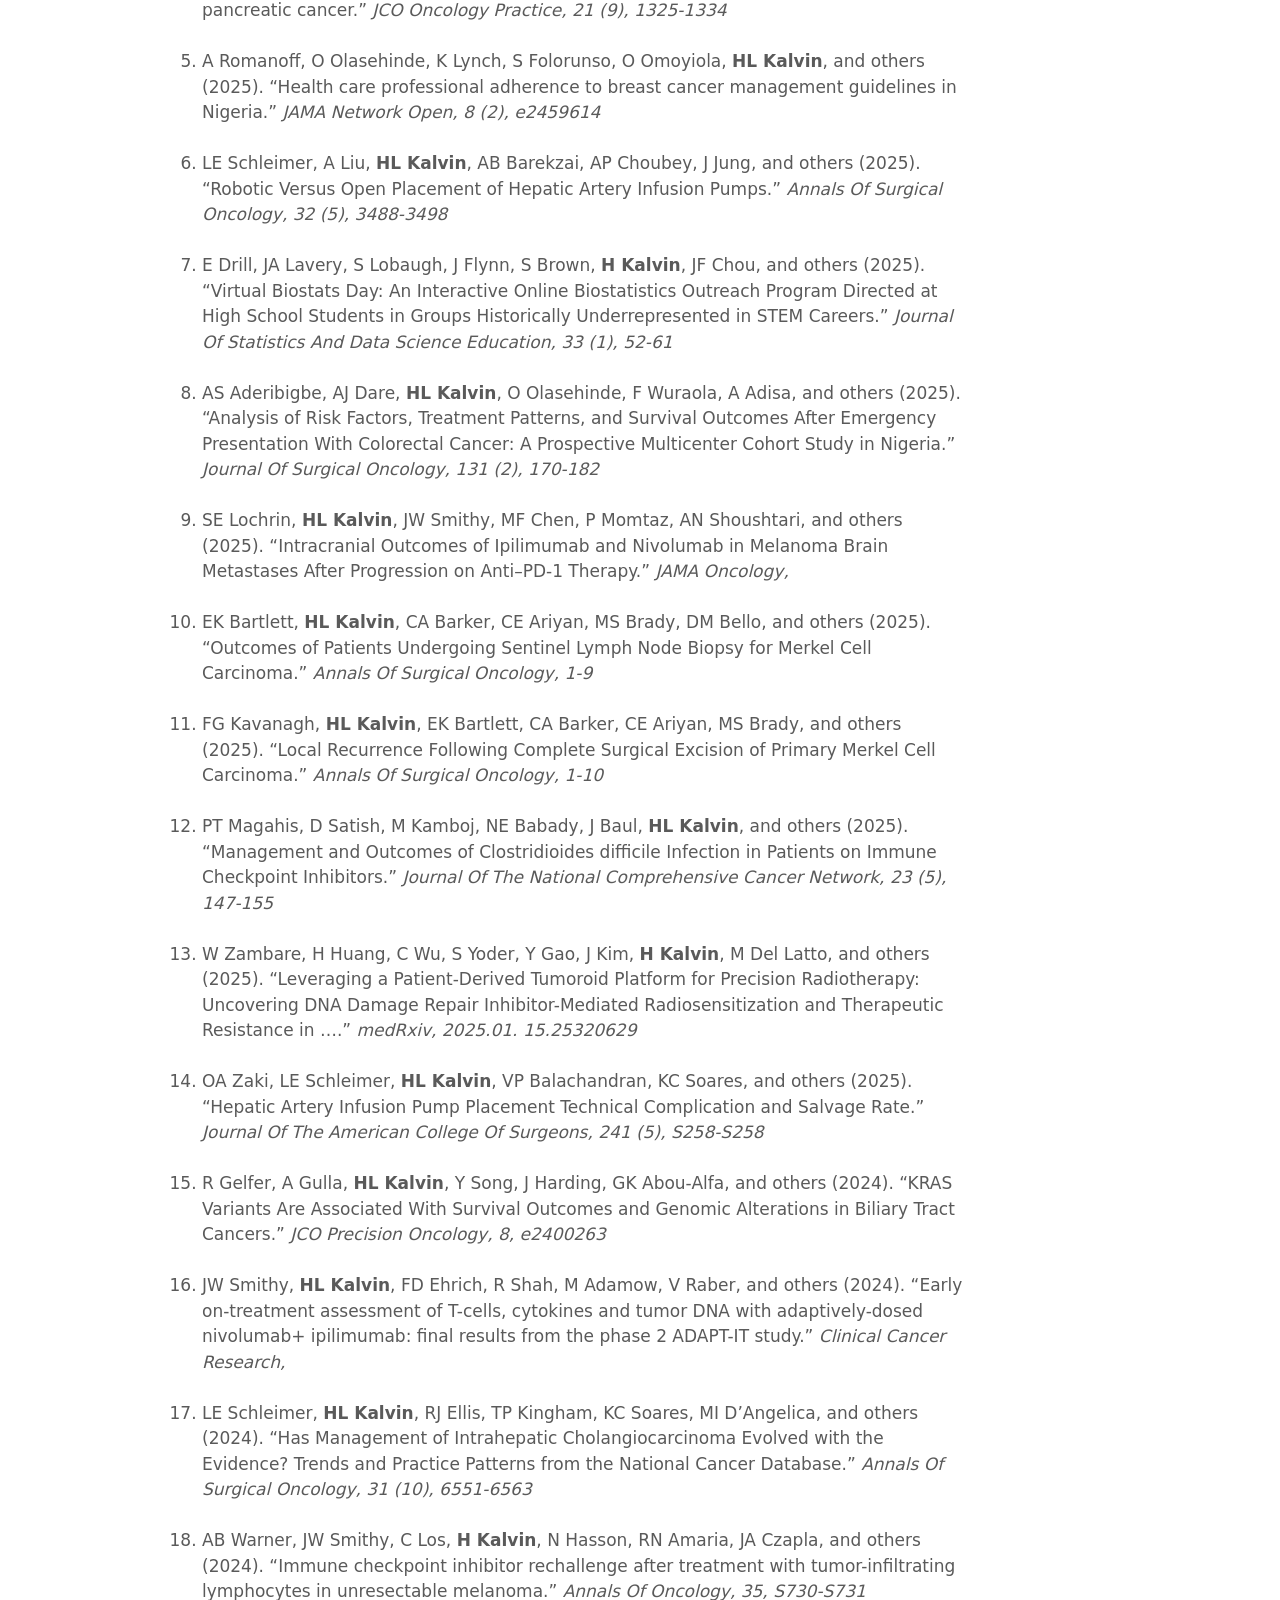
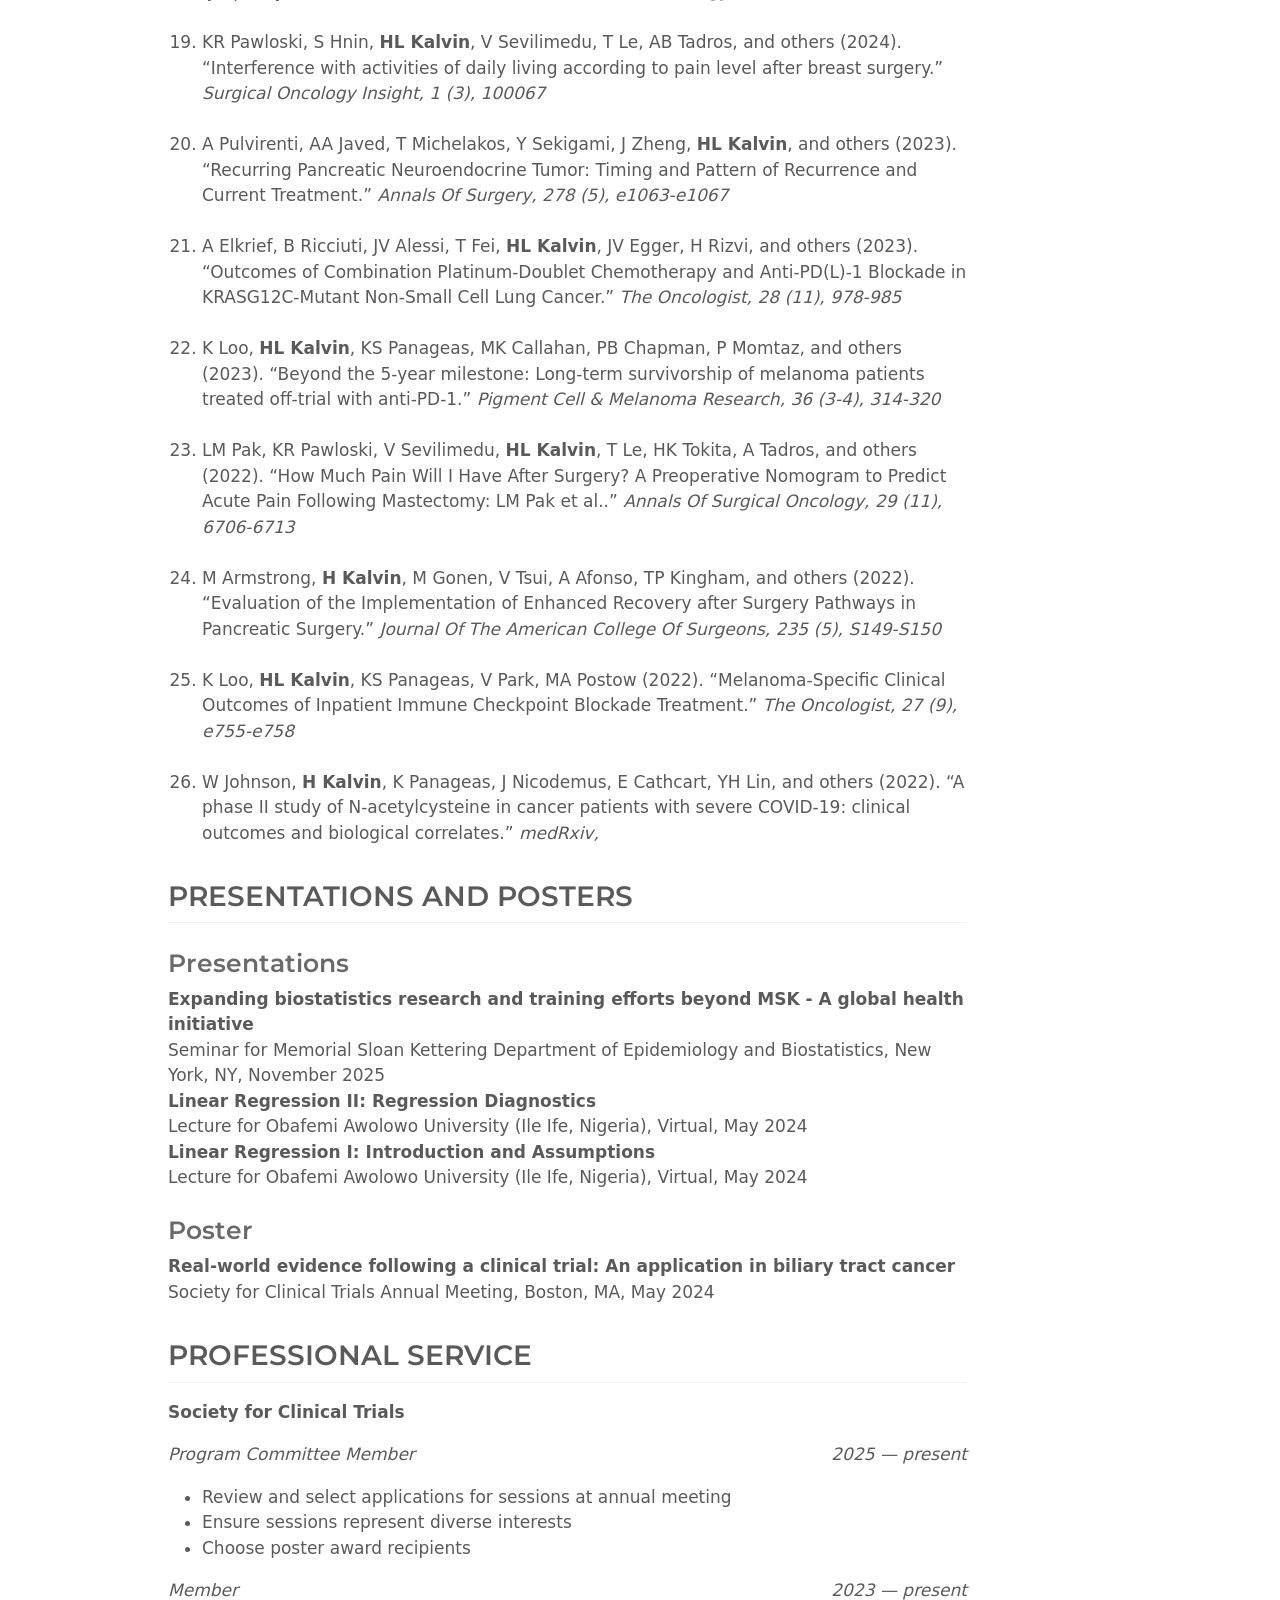
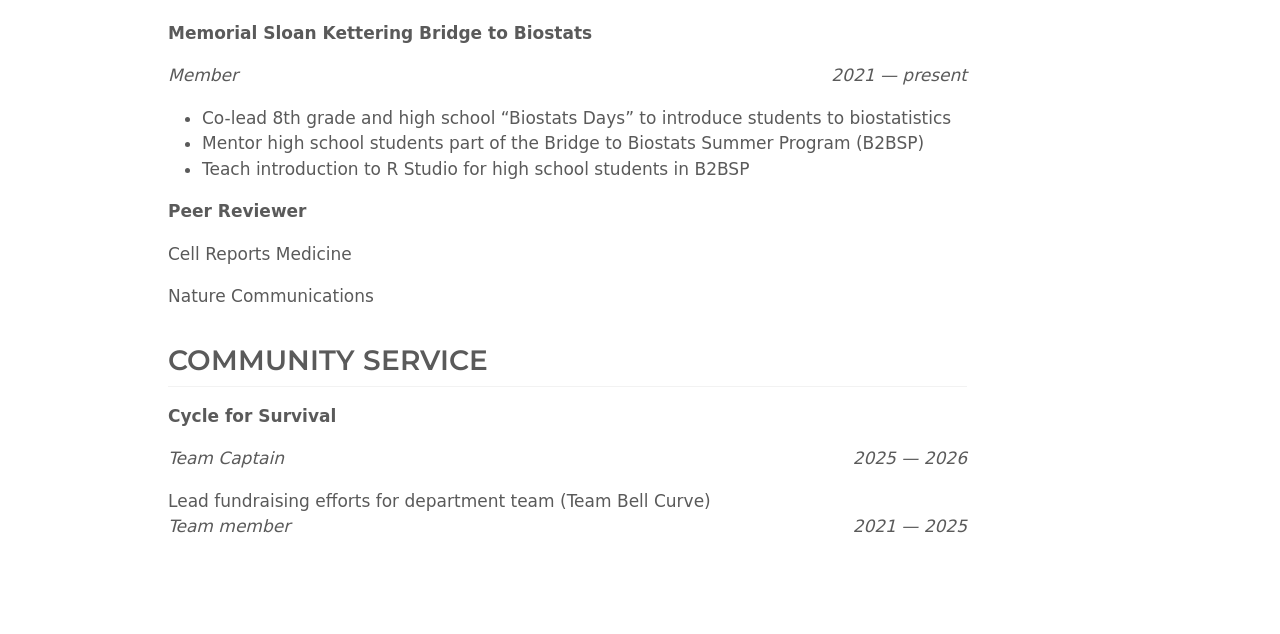
==== commit 48cde57c: "create personal website" ====
--- a/docs/pages/cv_resume1.html
+++ b/docs/pages/cv_resume1.html
@@ -2,12 +2,12 @@
 <html xmlns="http://www.w3.org/1999/xhtml" lang="en" xml:lang="en"><head>
 
 <meta charset="utf-8">
-<meta name="generator" content="quarto-1.8.27">
+<meta name="generator" content="quarto-1.5.57">
 
 <meta name="viewport" content="width=device-width, initial-scale=1.0, user-scalable=yes">
 
 
-<title>Curriculum Vitae or Resume Format 1 – Name</title>
+<title>Resume – Hannah Kalvin</title>
 <style>
 code{white-space: pre-wrap;}
 span.smallcaps{font-variant: small-caps;}
@@ -30,17 +30,15 @@
 <script src="../site_libs/quarto-search/fuse.min.js"></script>
 <script src="../site_libs/quarto-search/quarto-search.js"></script>
 <meta name="quarto:offset" content="../">
-<script src="../site_libs/quarto-html/quarto.js" type="module"></script>
-<script src="../site_libs/quarto-html/tabsets/tabsets.js" type="module"></script>
-<script src="../site_libs/quarto-html/axe/axe-check.js" type="module"></script>
+<script src="../site_libs/quarto-html/quarto.js"></script>
 <script src="../site_libs/quarto-html/popper.min.js"></script>
 <script src="../site_libs/quarto-html/tippy.umd.min.js"></script>
 <script src="../site_libs/quarto-html/anchor.min.js"></script>
 <link href="../site_libs/quarto-html/tippy.css" rel="stylesheet">
-<link href="../site_libs/quarto-html/quarto-syntax-highlighting-ed96de9b727972fe78a7b5d16c58bf87.css" rel="stylesheet" id="quarto-text-highlighting-styles">
+<link href="../site_libs/quarto-html/quarto-syntax-highlighting.css" rel="stylesheet" id="quarto-text-highlighting-styles">
 <script src="../site_libs/bootstrap/bootstrap.min.js"></script>
 <link href="../site_libs/bootstrap/bootstrap-icons.css" rel="stylesheet">
-<link href="../site_libs/bootstrap/bootstrap-c9a4cbe220c76ee4de149f3768862fc0.min.css" rel="stylesheet" append-hash="true" id="quarto-bootstrap" data-mode="light">
+<link href="../site_libs/bootstrap/bootstrap.min.css" rel="stylesheet" id="quarto-bootstrap" data-mode="light">
 <script id="quarto-search-options" type="application/json">{
   "location": "navbar",
   "copy-button": false,
@@ -73,7 +71,7 @@
 <link rel="stylesheet" href="../styles/styles.css">
 </head>
 
-<body class="nav-fixed quarto-light">
+<body class="nav-fixed">
 
 <div id="quarto-search-results"></div>
   <header id="quarto-header" class="headroom fixed-top">
@@ -81,7 +79,7 @@
       <div class="navbar-container container-fluid">
       <div class="navbar-brand-container mx-auto">
     <a class="navbar-brand" href="../index.html">
-    <span class="navbar-title">Name</span>
+    <span class="navbar-title">Hannah Kalvin</span>
     </a>
   </div>
             <div id="quarto-search" class="" title="Search"></div>
@@ -89,88 +87,19 @@
   <span class="navbar-toggler-icon"></span>
 </button>
           <div class="collapse navbar-collapse" id="navbarCollapse">
-            <ul class="navbar-nav navbar-nav-scroll me-auto">
+            <ul class="navbar-nav navbar-nav-scroll ms-auto">
   <li class="nav-item">
     <a class="nav-link" href="../index.html"> 
 <span class="menu-text">About</span></a>
   </li>  
-  <li class="nav-item dropdown ">
-    <a class="nav-link dropdown-toggle" href="#" id="nav-menu-researchprojects" role="link" data-bs-toggle="dropdown" aria-expanded="false">
- <span class="menu-text">Research/Projects</span>
-    </a>
-    <ul class="dropdown-menu" aria-labelledby="nav-menu-researchprojects">    
-        <li>
-    <a class="dropdown-item" href="../pages/projects.html">
- <span class="dropdown-text">Option 1 Projects</span></a>
-  </li>  
-        <li>
-    <a class="dropdown-item" href="../pages/publications.html">
- <span class="dropdown-text">Option 2 Publications</span></a>
-  </li>  
-        <li>
-    <a class="dropdown-item" href="../pages/research.html">
- <span class="dropdown-text">Option 3 Research</span></a>
-  </li>  
-        <li>
-    <a class="dropdown-item" href="../pages/portfolio.html">
- <span class="dropdown-text">Option 4 Portfolio</span></a>
-  </li>  
-    </ul>
-  </li>
   <li class="nav-item">
-    <a class="nav-link" href="../pages/teaching.html"> 
-<span class="menu-text">Teaching</span></a>
+    <a class="nav-link" href="../pages/publications.html"> 
+<span class="menu-text">Publications</span></a>
   </li>  
   <li class="nav-item">
-    <a class="nav-link" href="../pages/software.html"> 
-<span class="menu-text">Software</span></a>
+    <a class="nav-link active" href="../pages/cv_resume1.html" aria-current="page"> 
+<span class="menu-text">Resume</span></a>
   </li>  
-  <li class="nav-item dropdown ">
-    <a class="nav-link dropdown-toggle" href="#" id="nav-menu-cvresume" role="link" data-bs-toggle="dropdown" aria-expanded="false">
- <span class="menu-text">CV/Resume</span>
-    </a>
-    <ul class="dropdown-menu" aria-labelledby="nav-menu-cvresume">    
-        <li>
-    <a class="dropdown-item" href="../pages/cv_resume1.html">
- <span class="dropdown-text">Option 1</span></a>
-  </li>  
-        <li>
-    <a class="dropdown-item" href="../pages/cv_resume2.html">
- <span class="dropdown-text">Option 2</span></a>
-  </li>  
-        <li>
-    <a class="dropdown-item" href="https://cdn.uconnectlabs.com/wp-content/uploads/sites/25/2021/07/Andrew-Peters.pdf">
- <span class="dropdown-text">Option 3</span></a>
-  </li>  
-    </ul>
-  </li>
-  <li class="nav-item">
-    <a class="nav-link" href="../pages/resources.html"> 
-<span class="menu-text">Resources</span></a>
-  </li>  
-  <li class="nav-item dropdown ">
-    <a class="nav-link dropdown-toggle" href="#" id="nav-menu-informal-pages" role="link" data-bs-toggle="dropdown" aria-expanded="false">
- <span class="menu-text">Informal Pages</span>
-    </a>
-    <ul class="dropdown-menu" aria-labelledby="nav-menu-informal-pages">    
-        <li>
-    <a class="dropdown-item" href="../pages/blog.html">
- <span class="dropdown-text">Blog</span></a>
-  </li>  
-        <li>
-    <a class="dropdown-item" href="../pages/reading_list.html">
- <span class="dropdown-text">Reading List</span></a>
-  </li>  
-        <li>
-    <a class="dropdown-item" href="../pages/more_about.html">
- <span class="dropdown-text">More About Me</span></a>
-  </li>  
-        <li>
-    <a class="dropdown-item" href="../pages/rec_lists.html">
- <span class="dropdown-text">Personal Rec List</span></a>
-  </li>  
-    </ul>
-  </li>
 </ul>
           </div> <!-- /navcollapse -->
             <div class="quarto-navbar-tools">
@@ -188,24 +117,25 @@
    
   <ul>
   <li><a href="#education" id="toc-education" class="nav-link active" data-scroll-target="#education">EDUCATION</a></li>
-  <li><a href="#research-experience" id="toc-research-experience" class="nav-link" data-scroll-target="#research-experience">RESEARCH EXPERIENCE</a>
+  <li><a href="#professional-experience" id="toc-professional-experience" class="nav-link" data-scroll-target="#professional-experience">PROFESSIONAL EXPERIENCE</a>
   <ul class="collapse">
-  <li><a href="#graduate-student-researcher" id="toc-graduate-student-researcher" class="nav-link" data-scroll-target="#graduate-student-researcher">GRADUATE STUDENT RESEARCHER</a></li>
-  <li><a href="#undergraduate-student-researcher" id="toc-undergraduate-student-researcher" class="nav-link" data-scroll-target="#undergraduate-student-researcher">UNDERGRADUATE STUDENT RESEARCHER</a></li>
+  <li><a href="#memorial-sloan-kettering-cancer-center" id="toc-memorial-sloan-kettering-cancer-center" class="nav-link" data-scroll-target="#memorial-sloan-kettering-cancer-center">Memorial Sloan Kettering Cancer Center</a></li>
+  <li><a href="#emory-rollins-school-of-public-health" id="toc-emory-rollins-school-of-public-health" class="nav-link" data-scroll-target="#emory-rollins-school-of-public-health">Emory Rollins School of Public Health</a></li>
+  <li><a href="#emory-biostatistics-collaboration-core" id="toc-emory-biostatistics-collaboration-core" class="nav-link" data-scroll-target="#emory-biostatistics-collaboration-core">Emory Biostatistics Collaboration Core</a></li>
+  <li><a href="#emory-rollins-school-of-public-health-1" id="toc-emory-rollins-school-of-public-health-1" class="nav-link" data-scroll-target="#emory-rollins-school-of-public-health-1">Emory Rollins School of Public Health</a></li>
+  <li><a href="#centers-for-disease-control-and-prevention" id="toc-centers-for-disease-control-and-prevention" class="nav-link" data-scroll-target="#centers-for-disease-control-and-prevention">Centers for Disease Control and Prevention</a></li>
+  <li><a href="#wcg-statistics-collaborative-formerly-statistics-collaborative-inc" id="toc-wcg-statistics-collaborative-formerly-statistics-collaborative-inc" class="nav-link" data-scroll-target="#wcg-statistics-collaborative-formerly-statistics-collaborative-inc">WCG Statistics Collaborative (formerly Statistics Collaborative, Inc)</a></li>
   </ul></li>
+  <li><a href="#skills" id="toc-skills" class="nav-link" data-scroll-target="#skills">SKILLS</a></li>
+  <li><a href="#certification" id="toc-certification" class="nav-link" data-scroll-target="#certification">CERTIFICATION</a></li>
   <li><a href="#publications" id="toc-publications" class="nav-link" data-scroll-target="#publications">PUBLICATIONS</a></li>
-  <li><a href="#teaching-experience" id="toc-teaching-experience" class="nav-link" data-scroll-target="#teaching-experience">TEACHING EXPERIENCE</a></li>
   <li><a href="#presentations-and-posters" id="toc-presentations-and-posters" class="nav-link" data-scroll-target="#presentations-and-posters">PRESENTATIONS AND POSTERS</a>
   <ul class="collapse">
   <li><a href="#presentations" id="toc-presentations" class="nav-link" data-scroll-target="#presentations">Presentations</a></li>
-  <li><a href="#posters" id="toc-posters" class="nav-link" data-scroll-target="#posters">Posters</a></li>
+  <li><a href="#poster" id="toc-poster" class="nav-link" data-scroll-target="#poster">Poster</a></li>
   </ul></li>
-  <li><a href="#professional-service" id="toc-professional-service" class="nav-link" data-scroll-target="#professional-service">PROFESSIONAL SERVICE</a>
-  <ul class="collapse">
-  <li><a href="#institution" id="toc-institution" class="nav-link" data-scroll-target="#institution">Institution</a></li>
-  <li><a href="#institutionnational-organization" id="toc-institutionnational-organization" class="nav-link" data-scroll-target="#institutionnational-organization">Institution/National Organization</a></li>
-  <li><a href="#reviewer" id="toc-reviewer" class="nav-link" data-scroll-target="#reviewer">Reviewer</a></li>
-  </ul></li>
+  <li><a href="#professional-service" id="toc-professional-service" class="nav-link" data-scroll-target="#professional-service">PROFESSIONAL SERVICE</a></li>
+  <li><a href="#community-service" id="toc-community-service" class="nav-link" data-scroll-target="#community-service">COMMUNITY SERVICE</a></li>
   </ul>
 <div class="quarto-alternate-formats"><h2>Other Formats</h2><ul><li><a href="cv_resume1.pdf"><i class="bi bi-file-pdf"></i>PDF</a></li></ul></div></nav>
     </div>
@@ -214,7 +144,7 @@
 
 <header id="title-block-header" class="quarto-title-block default">
 <div class="quarto-title">
-<h1 class="title">Curriculum Vitae or Resume Format 1</h1>
+<h1 class="title">Resume</h1>
 </div>
 
 
@@ -231,348 +161,456 @@
 </header>
 
 
-<p>Just as with a standard cv or resume, use whatever headings and format makes the most sense for you. These sections are just examples. See <a href="https://quarto.org/docs/authoring/markdown-basics.html">here</a> for an overview of markdown formatting in quarto.</p>
-<p>For the <code>mainfont:</code> pdf option in the header, fonts that work will generally be in <code>~/Library/Fonts</code> (MacOS) or <code>C:\Windows\Fonts</code> (Windows). The pdf is rendered by the site creator so any font found on the site creator’s computer can be used. See also <a href="https://quarto.org/docs/reference/formats/pdf.html#fonts" class="uri">https://quarto.org/docs/reference/formats/pdf.html#fonts</a> .</p>
 <section id="education" class="level2">
 <h2 class="anchored" data-anchor-id="education">EDUCATION</h2>
-<section id="instition-location" class="level4">
-<h4 class="anchored" data-anchor-id="instition-location">Instition, Location</h4>
-<p>Degree, Field, Graduation Month YYYY</p>
-<p>Other Details</p>
-</section>
-<section id="instition-location-1" class="level4">
-<h4 class="anchored" data-anchor-id="instition-location-1">Instition, Location</h4>
-<p>Degree, Field, Graduation Month YYYY</p>
-<p>Other Details</p>
-</section>
-</section>
-<section id="research-experience" class="level2">
-<h2 class="anchored" data-anchor-id="research-experience">RESEARCH EXPERIENCE</h2>
-<section id="graduate-student-researcher" class="level3">
-<h3 class="anchored" data-anchor-id="graduate-student-researcher">GRADUATE STUDENT RESEARCHER</h3>
-<section id="project" class="level4">
-<h4 class="anchored" data-anchor-id="project">Project</h4>
-<p>Institution/Company, Month YYYY – Month YYYY</p>
-<p>Supervisor/Advisor/Mentor: Name (if this is relevant)</p>
+<p><strong>Master of Science in Public Health in Biostatistics</strong></p>
+<p><em>Emory University, Atlanta, Georgia</em> <span class="cvdate"><em>Aug 2019 — May 2021</em></span></p>
 <ul>
-<li>details</li>
-</ul>
-</section>
-<section id="project-1" class="level4">
-<h4 class="anchored" data-anchor-id="project-1">Project</h4>
-<p>Institution/Company, Month YYYY – Month YYYY</p>
-<p>Supervisor/Advisor/Mentor: Name (if this is relevant)</p>
+<li><p>Relevant Coursework: Survival Analysis Methods, Modern Regression Analysis, Clinical Trials Methodology, Biostatistical Methods, Probability Theory, Applied Linear Models, Statistical Inference, Machine Learning, Statistical Practice, Epidemiology Methods</p></li>
+<li><p>Masters Capstone: “Assessing the Relationship between Breast Cancer Mortality and BMI by State and Race” (Advisor: Jeffrey Switchenko, PhD)</p></li>
+</ul>
+<p><strong>Bachelor of Science in Public Health, Minor in Biological Sciences (magna cum laude)</strong></p>
+<p><em>The George Washington University, Washington, DC</em> <span class="cvdate"><em>Aug 2012 — May 2016</em></span></p>
+</section>
+<section id="professional-experience" class="level2">
+<h2 class="anchored" data-anchor-id="professional-experience">PROFESSIONAL EXPERIENCE</h2>
+<section id="memorial-sloan-kettering-cancer-center" class="level3">
+<h3 class="anchored" data-anchor-id="memorial-sloan-kettering-cancer-center">Memorial Sloan Kettering Cancer Center</h3>
+<p><strong>Research Biostatistician II</strong> <span class="cvdate"><em>Feb 2025 — Present</em></span></p>
+<p><strong>Research Biostatistician I</strong> <span class="cvdate"><em>Sep 2022 — Feb 2025</em></span></p>
+<p><strong>Assistant Research Biostatistician</strong> <span class="cvdate"><em>Jul 2021 — Sep 2022</em></span></p>
 <ul>
-<li>details</li>
-</ul>
-</section>
-</section>
-<section id="undergraduate-student-researcher" class="level3">
-<h3 class="anchored" data-anchor-id="undergraduate-student-researcher">UNDERGRADUATE STUDENT RESEARCHER</h3>
-<section id="project-2" class="level4">
-<h4 class="anchored" data-anchor-id="project-2">Project</h4>
-<p>Institution/Company, Month YYYY – Month YYYY</p>
-<p>Supervisor/Advisor/Mentor: Name (if this is relevant)</p>
+<li>Collaborate with clinicians and researchers from design to publication phase to answer questions relating to cancer genomics, survival outcomes, etc. using statistical analyses and visualizations</li>
+<li>Perform statistical analysis in SAS and R for Global Cancer Disparities Initiative, Hepato-Pancreatic-Biliary Surgery, and Melanoma groups</li>
+</ul>
+</section>
+<section id="emory-rollins-school-of-public-health" class="level3">
+<h3 class="anchored" data-anchor-id="emory-rollins-school-of-public-health">Emory Rollins School of Public Health</h3>
+<p><strong>Graduate Research Assistant</strong> <span class="cvdate"><em>May 2020 — May 2021</em></span></p>
 <ul>
-<li>details</li>
-</ul>
-</section>
-<section id="project-3" class="level4">
-<h4 class="anchored" data-anchor-id="project-3">Project</h4>
-<p>Institution/Company, Month YYYY – Month YYYY</p>
-<p>Supervisor/Advisor/Mentor: Name (if this is relevant)</p>
+<li>Researched state/region and race-specific obesity patterns in relation to breast cancer mortality over time</li>
+<li>Compiled and analyze SEER and BRFSS data from 1990-2017 using SAS, SAS-callable SUDAAN, and R</li>
+<li>Produced tables, figures, and maps summarizing obesity and breast cancer mortality rates by state and race</li>
+<li>Analyzed relationship between breast cancer mortality count and BMI by state and race using Poisson Regression</li>
+</ul>
+</section>
+<section id="emory-biostatistics-collaboration-core" class="level3">
+<h3 class="anchored" data-anchor-id="emory-biostatistics-collaboration-core">Emory Biostatistics Collaboration Core</h3>
+<p><strong>Data Analyst</strong> <span class="cvdate"><em>June 2020 — August 2020</em></span></p>
 <ul>
-<li>details</li>
-</ul>
-</section>
-</section>
+<li>Cleaned Michigan Polybrominated Biphenyls (PBB) Cohort datasets using SAS in order to make data available via a new data management platform</li>
+<li>Created data dictionaries for Michigan PBB Cohort datasets with consistent search term/field label coding</li>
+<li>Conducted power and sample size analyses for NIH grants</li>
+<li>Performed quality assurance checks on psychometric datasets</li>
+</ul>
+</section>
+<section id="emory-rollins-school-of-public-health-1" class="level3">
+<h3 class="anchored" data-anchor-id="emory-rollins-school-of-public-health-1">Emory Rollins School of Public Health</h3>
+<p><strong>BIOS 500 Graduate Teaching Assistant</strong> <span class="cvdate"><em>Aug 2020 — Dec 2020</em></span></p>
+<ul>
+<li>Created answer keys and graded assignments and exams for 105 students</li>
+<li>Assisted 105 students in learning SAS programming and statistical methods</li>
+</ul>
+</section>
+<section id="centers-for-disease-control-and-prevention" class="level3">
+<h3 class="anchored" data-anchor-id="centers-for-disease-control-and-prevention">Centers for Disease Control and Prevention</h3>
+<p><strong>Epidemiology/Data Management Graduate Assistant</strong> <span class="cvdate"><em>Nov 2019 — May 2020</em></span></p>
+<ul>
+<li>Analyzed 400,000 observation dataset (National Tuberculosis Surveillance System) and produced SAS summaries</li>
+<li>Composed original research proposal for analytic project based on National Tuberculosis Surveillance System</li>
+</ul>
+</section>
+<section id="wcg-statistics-collaborative-formerly-statistics-collaborative-inc" class="level3">
+<h3 class="anchored" data-anchor-id="wcg-statistics-collaborative-formerly-statistics-collaborative-inc">WCG Statistics Collaborative (formerly Statistics Collaborative, Inc)</h3>
+<p><strong>Senior Research Associate</strong> <span class="cvdate"><em>Jul 2018 — Jul 2019</em></span></p>
+<p><strong>Research Associate</strong> <span class="cvdate"><em>Jun 2017 — Jul 2018</em></span></p>
+<p><strong>Research Assistant</strong> <span class="cvdate"><em>Jun 2016 — Jun 2017</em></span></p>
+<ul>
+<li>Coordinated and supported several Phase 2 and Phase 3 clinical trials with indications for: heart failure, cardiovascular disease, chronic kidney disease, pediatric growth hormone treatment, and HIV</li>
+<li>Managed and led multiple projects under supervision of Statistical Scientists for: orphan neurological disorders, infectious disease, and cardiovascular disease in a genetically pre-specified population</li>
+<li>Wrote and reviewed data monitoring committee reports</li>
+<li>Prepared table, figure, and listing shells for statistical analysis plans</li>
+<li>Utilized standard SAS code and in-house macros to produce and audit graphs, tables, and listings</li>
+<li>Created and audited SAS analysis programs</li>
+</ul>
+</section>
+</section>
+<section id="skills" class="level2">
+<h2 class="anchored" data-anchor-id="skills">SKILLS</h2>
+<p>Expert: R, RStudio, SAS, Quarto, Git/GitHub, Microsoft Office Suite</p>
+<p>Proficient: Python, Joinpoint Regression, SAS-callable SUDAAN, SEER*Stat</p>
+<p>Familiar: Docker, GIS, LaTeX</p>
+</section>
+<section id="certification" class="level2">
+<h2 class="anchored" data-anchor-id="certification">CERTIFICATION</h2>
+<p>SAS Certified Specialist: Base Programming Using SAS 9.4 <span class="cvdate"><em>Issued December 2019</em></span></p>
 </section>
 <section id="publications" class="level2">
 <h2 class="anchored" data-anchor-id="publications">PUBLICATIONS</h2>
-<p><strong>Last, F.</strong> (2026). <a href="https://doi.org">Paper 3</a>. <em>Journal 3</em>.</p>
-<p><strong>Last, F.</strong>, Author (Preprint). <a href="https://arxiv.org/">Paper 4</a>.</p>
-<p>Author, <strong>Last, F.</strong> (2024). <a href="https://github.com">Paper 2</a>. <em>Journal 2</em>.</p>
-<p><strong>Last, F.</strong>, Author (2023). <a href="https://www.wikipedia.org/">Paper 1</a>. <em>Journal 1</em>.</p>
-</section>
-<section id="teaching-experience" class="level2">
-<h2 class="anchored" data-anchor-id="teaching-experience">TEACHING EXPERIENCE</h2>
+<p>For the most up to date list of publications, check out my <a href="https://scholar.google.com/citations?user=Gat1Du8AAAAJ&amp;hl=en">Google Scholar</a> page.</p>
+<ol>
+<li>
+LV Saadat, DA Goldman, <strong>H Kalvin</strong>, M Gonen, KC Soares, AC Wei, and others (2026). “One-year mortality after hepatectomy: defining a novel quality metric.” <em>Annals Of Surgical Oncology, 33 (2), 1481-1489</em><br><br>
+</li>
+<li>
+LE Schleimer, M Rousian, R Alessandris, <strong>HL Kalvin</strong>, E Poletto, and others (2026). “Eligibility for Liver Transplantation in Patients with Intrahepatic Cholangiocarcinoma.” <em>Annals Of Surgical Oncology, 1-11</em><br><br>
+</li>
+<li>
+A Romanoff, O Olasehinde, K Lynch, O Agodirin, CE Okereke, <strong>HL Kalvin</strong>, and others (2026). “Mastectomy for Breast Cancer in Nigeria: A Mixed‐Methods Study of Barriers, Facilitators, and Patient Attitudes.” <em>Psycho‐Oncology, 35 (3), e70413</em><br><br>
+</li>
+<li>
+LE Schleimer, E Aviki, <strong>HL Kalvin</strong>, J Magnin, SS Sokolowski, TP Kingham, and others (2025). “Impact of financial toxicity on treatment adherence and quality of life in pancreatic cancer.” <em>JCO Oncology Practice, 21 (9), 1325-1334</em><br><br>
+</li>
+<li>
+A Romanoff, O Olasehinde, K Lynch, S Folorunso, O Omoyiola, <strong>HL Kalvin</strong>, and others (2025). “Health care professional adherence to breast cancer management guidelines in Nigeria.” <em>JAMA Network Open, 8 (2), e2459614</em><br><br>
+</li>
+<li>
+LE Schleimer, A Liu, <strong>HL Kalvin</strong>, AB Barekzai, AP Choubey, J Jung, and others (2025). “Robotic Versus Open Placement of Hepatic Artery Infusion Pumps.” <em>Annals Of Surgical Oncology, 32 (5), 3488-3498</em><br><br>
+</li>
+<li>
+E Drill, JA Lavery, S Lobaugh, J Flynn, S Brown, <strong>H Kalvin</strong>, JF Chou, and others (2025). “Virtual Biostats Day: An Interactive Online Biostatistics Outreach Program Directed at High School Students in Groups Historically Underrepresented in STEM Careers.” <em>Journal Of Statistics And Data Science Education, 33 (1), 52-61</em><br><br>
+</li>
+<li>
+AS Aderibigbe, AJ Dare, <strong>HL Kalvin</strong>, O Olasehinde, F Wuraola, A Adisa, and others (2025). “Analysis of Risk Factors, Treatment Patterns, and Survival Outcomes After Emergency Presentation With Colorectal Cancer: A Prospective Multicenter Cohort Study in Nigeria.” <em>Journal Of Surgical Oncology, 131 (2), 170-182</em><br><br>
+</li>
+<li>
+SE Lochrin, <strong>HL Kalvin</strong>, JW Smithy, MF Chen, P Momtaz, AN Shoushtari, and others (2025). “Intracranial Outcomes of Ipilimumab and Nivolumab in Melanoma Brain Metastases After Progression on Anti–PD-1 Therapy.” <em>JAMA Oncology, </em><br><br>
+</li>
+<li>
+EK Bartlett, <strong>HL Kalvin</strong>, CA Barker, CE Ariyan, MS Brady, DM Bello, and others (2025). “Outcomes of Patients Undergoing Sentinel Lymph Node Biopsy for Merkel Cell Carcinoma.” <em>Annals Of Surgical Oncology, 1-9</em><br><br>
+</li>
+<li>
+FG Kavanagh, <strong>HL Kalvin</strong>, EK Bartlett, CA Barker, CE Ariyan, MS Brady, and others (2025). “Local Recurrence Following Complete Surgical Excision of Primary Merkel Cell Carcinoma.” <em>Annals Of Surgical Oncology, 1-10</em><br><br>
+</li>
+<li>
+PT Magahis, D Satish, M Kamboj, NE Babady, J Baul, <strong>HL Kalvin</strong>, and others (2025). “Management and Outcomes of Clostridioides difficile Infection in Patients on Immune Checkpoint Inhibitors.” <em>Journal Of The National Comprehensive Cancer Network, 23 (5), 147-155</em><br><br>
+</li>
+<li>
+W Zambare, H Huang, C Wu, S Yoder, Y Gao, J Kim, <strong>H Kalvin</strong>, M Del Latto, and others (2025). “Leveraging a Patient-Derived Tumoroid Platform for Precision Radiotherapy: Uncovering DNA Damage Repair Inhibitor-Mediated Radiosensitization and Therapeutic Resistance in&nbsp;….” <em>medRxiv, 2025.01. 15.25320629</em><br><br>
+</li>
+<li>
+OA Zaki, LE Schleimer, <strong>HL Kalvin</strong>, VP Balachandran, KC Soares, and others (2025). “Hepatic Artery Infusion Pump Placement Technical Complication and Salvage Rate.” <em>Journal Of The American College Of Surgeons, 241 (5), S258-S258</em><br><br>
+</li>
+<li>
+R Gelfer, A Gulla, <strong>HL Kalvin</strong>, Y Song, J Harding, GK Abou-Alfa, and others (2024). “KRAS Variants Are Associated With Survival Outcomes and Genomic Alterations in Biliary Tract Cancers.” <em>JCO Precision Oncology, 8, e2400263</em><br><br>
+</li>
+<li>
+JW Smithy, <strong>HL Kalvin</strong>, FD Ehrich, R Shah, M Adamow, V Raber, and others (2024). “Early on-treatment assessment of T-cells, cytokines and tumor DNA with adaptively-dosed nivolumab+ ipilimumab: final results from the phase 2 ADAPT-IT study.” <em>Clinical Cancer Research, </em><br><br>
+</li>
+<li>
+LE Schleimer, <strong>HL Kalvin</strong>, RJ Ellis, TP Kingham, KC Soares, MI D’Angelica, and others (2024). “Has Management of Intrahepatic Cholangiocarcinoma Evolved with the Evidence? Trends and Practice Patterns from the National Cancer Database.” <em>Annals Of Surgical Oncology, 31 (10), 6551-6563</em><br><br>
+</li>
+<li>
+AB Warner, JW Smithy, C Los, <strong>H Kalvin</strong>, N Hasson, RN Amaria, JA Czapla, and others (2024). “Immune checkpoint inhibitor rechallenge after treatment with tumor-infiltrating lymphocytes in unresectable melanoma.” <em>Annals Of Oncology, 35, S730-S731</em><br><br>
+</li>
+<li>
+KR Pawloski, S Hnin, <strong>HL Kalvin</strong>, V Sevilimedu, T Le, AB Tadros, and others (2024). “Interference with activities of daily living according to pain level after breast surgery.” <em>Surgical Oncology Insight, 1 (3), 100067</em><br><br>
+</li>
+<li>
+A Pulvirenti, AA Javed, T Michelakos, Y Sekigami, J Zheng, <strong>HL Kalvin</strong>, and others (2023). “Recurring Pancreatic Neuroendocrine Tumor: Timing and Pattern of Recurrence and Current Treatment.” <em>Annals Of Surgery, 278 (5), e1063-e1067</em><br><br>
+</li>
+<li>
+A Elkrief, B Ricciuti, JV Alessi, T Fei, <strong>HL Kalvin</strong>, JV Egger, H Rizvi, and others (2023). “Outcomes of Combination Platinum-Doublet Chemotherapy and Anti-PD(L)-1 Blockade in KRASG12C-Mutant Non-Small Cell Lung Cancer.” <em>The Oncologist, 28 (11), 978-985</em><br><br>
+</li>
+<li>
+K Loo, <strong>HL Kalvin</strong>, KS Panageas, MK Callahan, PB Chapman, P Momtaz, and others (2023). “Beyond the 5‐year milestone: Long‐term survivorship of melanoma patients treated off‐trial with anti‐PD‐1.” <em>Pigment Cell &amp; Melanoma Research, 36 (3-4), 314-320</em><br><br>
+</li>
+<li>
+LM Pak, KR Pawloski, V Sevilimedu, <strong>HL Kalvin</strong>, T Le, HK Tokita, A Tadros, and others (2022). “How Much Pain Will I Have After Surgery? A Preoperative Nomogram to Predict Acute Pain Following Mastectomy: LM Pak et al..” <em>Annals Of Surgical Oncology, 29 (11), 6706-6713</em><br><br>
+</li>
+<li>
+M Armstrong, <strong>H Kalvin</strong>, M Gonen, V Tsui, A Afonso, TP Kingham, and others (2022). “Evaluation of the Implementation of Enhanced Recovery after Surgery Pathways in Pancreatic Surgery.” <em>Journal Of The American College Of Surgeons, 235 (5), S149-S150</em><br><br>
+</li>
+<li>
+K Loo, <strong>HL Kalvin</strong>, KS Panageas, V Park, MA Postow (2022). “Melanoma-Specific Clinical Outcomes of Inpatient Immune Checkpoint Blockade Treatment.” <em>The Oncologist, 27 (9), e755-e758</em><br><br>
+</li>
+<li>
+W Johnson, <strong>H Kalvin</strong>, K Panageas, J Nicodemus, E Cathcart, YH Lin, and others (2022). “A phase II study of N-acetylcysteine in cancer patients with severe COVID-19: clinical outcomes and biological correlates.” <em>medRxiv, </em>
+</li></ol>
 </section>
 <section id="presentations-and-posters" class="level2">
 <h2 class="anchored" data-anchor-id="presentations-and-posters">PRESENTATIONS AND POSTERS</h2>
 <section id="presentations" class="level3">
 <h3 class="anchored" data-anchor-id="presentations">Presentations</h3>
-<div class="line-block"><strong>Talk 2</strong><br>
-Meeting, Place, October 2025<br>
-<br>
-<strong><a href="https://www.wikipedia.org/">Talk 1</a></strong><br>
-Conference, Place, May 2024<br>
-Seminar, Place, March 2024</div>
-</section>
-<section id="posters" class="level3">
-<h3 class="anchored" data-anchor-id="posters">Posters</h3>
-<div class="line-block"><strong><a href="https://github.com">Poster</a></strong><br>
-Conference, Place, July 2025</div>
+<div class="line-block"><strong>Expanding biostatistics research and training efforts beyond MSK - A global health initiative</strong><br>
+Seminar for Memorial Sloan Kettering Department of Epidemiology and Biostatistics, New York, NY, November 2025</div>
+<div class="line-block"><strong>Linear Regression II: Regression Diagnostics</strong><br>
+Lecture for Obafemi Awolowo University (Ile Ife, Nigeria), Virtual, May 2024</div>
+<div class="line-block"><strong>Linear Regression I: Introduction and Assumptions</strong><br>
+Lecture for Obafemi Awolowo University (Ile Ife, Nigeria), Virtual, May 2024</div>
+</section>
+<section id="poster" class="level3">
+<h3 class="anchored" data-anchor-id="poster">Poster</h3>
+<div class="line-block"><strong>Real-world evidence following a clinical trial: An application in biliary tract cancer</strong><br>
+Society for Clinical Trials Annual Meeting, Boston, MA, May 2024</div>
 </section>
 </section>
 <section id="professional-service" class="level2">
 <h2 class="anchored" data-anchor-id="professional-service">PROFESSIONAL SERVICE</h2>
-<section id="institution" class="level3">
-<h3 class="anchored" data-anchor-id="institution">Institution</h3>
-<p>Role, Committee/Group, Month YYYY – Month YYYY</p>
-<p>Role, Committee/Group, Month YYYY – Month YYYY</p>
-</section>
-<section id="institutionnational-organization" class="level3">
-<h3 class="anchored" data-anchor-id="institutionnational-organization">Institution/National Organization</h3>
-<p>Role, Committee/Group, Month YYYY – Month YYYY</p>
-</section>
-<section id="reviewer" class="level3">
-<h3 class="anchored" data-anchor-id="reviewer">Reviewer</h3>
-<p>Journal</p>
-<p>HTML/PDF formatting option inspired by <a href="https://www.cynthiahqy.com/posts/cv-html-pdf/">this page</a>.</p>
-
-
-</section>
+<p><strong>Society for Clinical Trials</strong></p>
+<p><em>Program Committee Member</em> <span class="cvdate"><em>2025 — present</em></span></p>
+<ul>
+<li>Review and select applications for sessions at annual meeting</li>
+<li>Ensure sessions represent diverse interests</li>
+<li>Choose poster award recipients</li>
+</ul>
+<p><em>Member</em> <span class="cvdate"><em>2023 — present</em></span></p>
+<p><strong>Memorial Sloan Kettering Bridge to Biostats</strong></p>
+<p><em>Member</em> <span class="cvdate"><em>2021 — present</em></span></p>
+<ul>
+<li>Co-lead 8th grade and high school “Biostats Days” to introduce students to biostatistics</li>
+<li>Mentor high school students part of the Bridge to Biostats Summer Program (B2BSP)</li>
+<li>Teach introduction to R Studio for high school students in B2BSP</li>
+</ul>
+<p><strong>Peer Reviewer</strong></p>
+<p>Cell Reports Medicine</p>
+<p>Nature Communications</p>
+</section>
+<section id="community-service" class="level2">
+<h2 class="anchored" data-anchor-id="community-service">COMMUNITY SERVICE</h2>
+<p><strong>Cycle for Survival</strong></p>
+<p><em>Team Captain</em> <span class="cvdate"><em>2025 — 2026</em></span></p>
+<div class="line-block">Lead fundraising efforts for department team (Team Bell Curve)</div>
+<p><em>Team member</em> <span class="cvdate"><em>2021 — 2025</em></span></p>
+
+
 </section>
 
 </main> <!-- /main -->
 <script id="quarto-html-after-body" type="application/javascript">
-  window.document.addEventListener("DOMContentLoaded", function (event) {
-    const icon = "";
-    const anchorJS = new window.AnchorJS();
-    anchorJS.options = {
-      placement: 'right',
-      icon: icon
-    };
-    anchorJS.add('.anchored');
-    const isCodeAnnotation = (el) => {
-      for (const clz of el.classList) {
-        if (clz.startsWith('code-annotation-')) {                     
-          return true;
-        }
-      }
-      return false;
-    }
-    const onCopySuccess = function(e) {
-      // button target
-      const button = e.trigger;
-      // don't keep focus
-      button.blur();
-      // flash "checked"
-      button.classList.add('code-copy-button-checked');
-      var currentTitle = button.getAttribute("title");
-      button.setAttribute("title", "Copied!");
-      let tooltip;
-      if (window.bootstrap) {
-        button.setAttribute("data-bs-toggle", "tooltip");
-        button.setAttribute("data-bs-placement", "left");
-        button.setAttribute("data-bs-title", "Copied!");
-        tooltip = new bootstrap.Tooltip(button, 
-          { trigger: "manual", 
-            customClass: "code-copy-button-tooltip",
-            offset: [0, -8]});
-        tooltip.show();    
-      }
-      setTimeout(function() {
-        if (tooltip) {
-          tooltip.hide();
-          button.removeAttribute("data-bs-title");
-          button.removeAttribute("data-bs-toggle");
-          button.removeAttribute("data-bs-placement");
-        }
-        button.setAttribute("title", currentTitle);
-        button.classList.remove('code-copy-button-checked');
-      }, 1000);
-      // clear code selection
-      e.clearSelection();
-    }
-    const getTextToCopy = function(trigger) {
-      const outerScaffold = trigger.parentElement.cloneNode(true);
-      const codeEl = outerScaffold.querySelector('code');
+window.document.addEventListener("DOMContentLoaded", function (event) {
+  const toggleBodyColorMode = (bsSheetEl) => {
+    const mode = bsSheetEl.getAttribute("data-mode");
+    const bodyEl = window.document.querySelector("body");
+    if (mode === "dark") {
+      bodyEl.classList.add("quarto-dark");
+      bodyEl.classList.remove("quarto-light");
+    } else {
+      bodyEl.classList.add("quarto-light");
+      bodyEl.classList.remove("quarto-dark");
+    }
+  }
+  const toggleBodyColorPrimary = () => {
+    const bsSheetEl = window.document.querySelector("link#quarto-bootstrap");
+    if (bsSheetEl) {
+      toggleBodyColorMode(bsSheetEl);
+    }
+  }
+  toggleBodyColorPrimary();  
+  const icon = "";
+  const anchorJS = new window.AnchorJS();
+  anchorJS.options = {
+    placement: 'right',
+    icon: icon
+  };
+  anchorJS.add('.anchored');
+  const isCodeAnnotation = (el) => {
+    for (const clz of el.classList) {
+      if (clz.startsWith('code-annotation-')) {                     
+        return true;
+      }
+    }
+    return false;
+  }
+  const onCopySuccess = function(e) {
+    // button target
+    const button = e.trigger;
+    // don't keep focus
+    button.blur();
+    // flash "checked"
+    button.classList.add('code-copy-button-checked');
+    var currentTitle = button.getAttribute("title");
+    button.setAttribute("title", "Copied!");
+    let tooltip;
+    if (window.bootstrap) {
+      button.setAttribute("data-bs-toggle", "tooltip");
+      button.setAttribute("data-bs-placement", "left");
+      button.setAttribute("data-bs-title", "Copied!");
+      tooltip = new bootstrap.Tooltip(button, 
+        { trigger: "manual", 
+          customClass: "code-copy-button-tooltip",
+          offset: [0, -8]});
+      tooltip.show();    
+    }
+    setTimeout(function() {
+      if (tooltip) {
+        tooltip.hide();
+        button.removeAttribute("data-bs-title");
+        button.removeAttribute("data-bs-toggle");
+        button.removeAttribute("data-bs-placement");
+      }
+      button.setAttribute("title", currentTitle);
+      button.classList.remove('code-copy-button-checked');
+    }, 1000);
+    // clear code selection
+    e.clearSelection();
+  }
+  const getTextToCopy = function(trigger) {
+      const codeEl = trigger.previousElementSibling.cloneNode(true);
       for (const childEl of codeEl.children) {
         if (isCodeAnnotation(childEl)) {
           childEl.remove();
         }
       }
       return codeEl.innerText;
-    }
-    const clipboard = new window.ClipboardJS('.code-copy-button:not([data-in-quarto-modal])', {
-      text: getTextToCopy
+  }
+  const clipboard = new window.ClipboardJS('.code-copy-button:not([data-in-quarto-modal])', {
+    text: getTextToCopy
+  });
+  clipboard.on('success', onCopySuccess);
+  if (window.document.getElementById('quarto-embedded-source-code-modal')) {
+    // For code content inside modals, clipBoardJS needs to be initialized with a container option
+    // TODO: Check when it could be a function (https://github.com/zenorocha/clipboard.js/issues/860)
+    const clipboardModal = new window.ClipboardJS('.code-copy-button[data-in-quarto-modal]', {
+      text: getTextToCopy,
+      container: window.document.getElementById('quarto-embedded-source-code-modal')
     });
-    clipboard.on('success', onCopySuccess);
-    if (window.document.getElementById('quarto-embedded-source-code-modal')) {
-      const clipboardModal = new window.ClipboardJS('.code-copy-button[data-in-quarto-modal]', {
-        text: getTextToCopy,
-        container: window.document.getElementById('quarto-embedded-source-code-modal')
-      });
-      clipboardModal.on('success', onCopySuccess);
-    }
-      var localhostRegex = new RegExp(/^(?:http|https):\/\/localhost\:?[0-9]*\//);
-      var mailtoRegex = new RegExp(/^mailto:/);
-        var filterRegex = new RegExp('/' + window.location.host + '/');
-      var isInternal = (href) => {
-          return filterRegex.test(href) || localhostRegex.test(href) || mailtoRegex.test(href);
-      }
-      // Inspect non-navigation links and adorn them if external
-     var links = window.document.querySelectorAll('a[href]:not(.nav-link):not(.navbar-brand):not(.toc-action):not(.sidebar-link):not(.sidebar-item-toggle):not(.pagination-link):not(.no-external):not([aria-hidden]):not(.dropdown-item):not(.quarto-navigation-tool):not(.about-link)');
-      for (var i=0; i<links.length; i++) {
-        const link = links[i];
-        if (!isInternal(link.href)) {
-          // undo the damage that might have been done by quarto-nav.js in the case of
-          // links that we want to consider external
-          if (link.dataset.originalHref !== undefined) {
-            link.href = link.dataset.originalHref;
+    clipboardModal.on('success', onCopySuccess);
+  }
+    var localhostRegex = new RegExp(/^(?:http|https):\/\/localhost\:?[0-9]*\//);
+    var mailtoRegex = new RegExp(/^mailto:/);
+      var filterRegex = new RegExp('/' + window.location.host + '/');
+    var isInternal = (href) => {
+        return filterRegex.test(href) || localhostRegex.test(href) || mailtoRegex.test(href);
+    }
+    // Inspect non-navigation links and adorn them if external
+ 	var links = window.document.querySelectorAll('a[href]:not(.nav-link):not(.navbar-brand):not(.toc-action):not(.sidebar-link):not(.sidebar-item-toggle):not(.pagination-link):not(.no-external):not([aria-hidden]):not(.dropdown-item):not(.quarto-navigation-tool):not(.about-link)');
+    for (var i=0; i<links.length; i++) {
+      const link = links[i];
+      if (!isInternal(link.href)) {
+        // undo the damage that might have been done by quarto-nav.js in the case of
+        // links that we want to consider external
+        if (link.dataset.originalHref !== undefined) {
+          link.href = link.dataset.originalHref;
+        }
+      }
+    }
+  function tippyHover(el, contentFn, onTriggerFn, onUntriggerFn) {
+    const config = {
+      allowHTML: true,
+      maxWidth: 500,
+      delay: 100,
+      arrow: false,
+      appendTo: function(el) {
+          return el.parentElement;
+      },
+      interactive: true,
+      interactiveBorder: 10,
+      theme: 'quarto',
+      placement: 'bottom-start',
+    };
+    if (contentFn) {
+      config.content = contentFn;
+    }
+    if (onTriggerFn) {
+      config.onTrigger = onTriggerFn;
+    }
+    if (onUntriggerFn) {
+      config.onUntrigger = onUntriggerFn;
+    }
+    window.tippy(el, config); 
+  }
+  const noterefs = window.document.querySelectorAll('a[role="doc-noteref"]');
+  for (var i=0; i<noterefs.length; i++) {
+    const ref = noterefs[i];
+    tippyHover(ref, function() {
+      // use id or data attribute instead here
+      let href = ref.getAttribute('data-footnote-href') || ref.getAttribute('href');
+      try { href = new URL(href).hash; } catch {}
+      const id = href.replace(/^#\/?/, "");
+      const note = window.document.getElementById(id);
+      if (note) {
+        return note.innerHTML;
+      } else {
+        return "";
+      }
+    });
+  }
+  const xrefs = window.document.querySelectorAll('a.quarto-xref');
+  const processXRef = (id, note) => {
+    // Strip column container classes
+    const stripColumnClz = (el) => {
+      el.classList.remove("page-full", "page-columns");
+      if (el.children) {
+        for (const child of el.children) {
+          stripColumnClz(child);
+        }
+      }
+    }
+    stripColumnClz(note)
+    if (id === null || id.startsWith('sec-')) {
+      // Special case sections, only their first couple elements
+      const container = document.createElement("div");
+      if (note.children && note.children.length > 2) {
+        container.appendChild(note.children[0].cloneNode(true));
+        for (let i = 1; i < note.children.length; i++) {
+          const child = note.children[i];
+          if (child.tagName === "P" && child.innerText === "") {
+            continue;
+          } else {
+            container.appendChild(child.cloneNode(true));
+            break;
           }
         }
-      }
-    function tippyHover(el, contentFn, onTriggerFn, onUntriggerFn) {
-      const config = {
-        allowHTML: true,
-        maxWidth: 500,
-        delay: 100,
-        arrow: false,
-        appendTo: function(el) {
-            return el.parentElement;
-        },
-        interactive: true,
-        interactiveBorder: 10,
-        theme: 'quarto',
-        placement: 'bottom-start',
-      };
-      if (contentFn) {
-        config.content = contentFn;
-      }
-      if (onTriggerFn) {
-        config.onTrigger = onTriggerFn;
-      }
-      if (onUntriggerFn) {
-        config.onUntrigger = onUntriggerFn;
-      }
-      window.tippy(el, config); 
-    }
-    const noterefs = window.document.querySelectorAll('a[role="doc-noteref"]');
-    for (var i=0; i<noterefs.length; i++) {
-      const ref = noterefs[i];
-      tippyHover(ref, function() {
-        // use id or data attribute instead here
-        let href = ref.getAttribute('data-footnote-href') || ref.getAttribute('href');
-        try { href = new URL(href).hash; } catch {}
-        const id = href.replace(/^#\/?/, "");
-        const note = window.document.getElementById(id);
-        if (note) {
-          return note.innerHTML;
-        } else {
-          return "";
-        }
-      });
-    }
-    const xrefs = window.document.querySelectorAll('a.quarto-xref');
-    const processXRef = (id, note) => {
-      // Strip column container classes
-      const stripColumnClz = (el) => {
-        el.classList.remove("page-full", "page-columns");
-        if (el.children) {
-          for (const child of el.children) {
-            stripColumnClz(child);
-          }
-        }
-      }
-      stripColumnClz(note)
-      if (id === null || id.startsWith('sec-')) {
-        // Special case sections, only their first couple elements
-        const container = document.createElement("div");
-        if (note.children && note.children.length > 2) {
-          container.appendChild(note.children[0].cloneNode(true));
-          for (let i = 1; i < note.children.length; i++) {
-            const child = note.children[i];
-            if (child.tagName === "P" && child.innerText === "") {
-              continue;
-            } else {
-              container.appendChild(child.cloneNode(true));
-              break;
-            }
-          }
-          if (window.Quarto?.typesetMath) {
-            window.Quarto.typesetMath(container);
-          }
-          return container.innerHTML
-        } else {
-          if (window.Quarto?.typesetMath) {
-            window.Quarto.typesetMath(note);
-          }
-          return note.innerHTML;
-        }
+        if (window.Quarto?.typesetMath) {
+          window.Quarto.typesetMath(container);
+        }
+        return container.innerHTML
       } else {
-        // Remove any anchor links if they are present
-        const anchorLink = note.querySelector('a.anchorjs-link');
-        if (anchorLink) {
-          anchorLink.remove();
-        }
         if (window.Quarto?.typesetMath) {
           window.Quarto.typesetMath(note);
         }
-        if (note.classList.contains("callout")) {
-          return note.outerHTML;
-        } else {
-          return note.innerHTML;
-        }
-      }
-    }
-    for (var i=0; i<xrefs.length; i++) {
-      const xref = xrefs[i];
-      tippyHover(xref, undefined, function(instance) {
-        instance.disable();
-        let url = xref.getAttribute('href');
-        let hash = undefined; 
-        if (url.startsWith('#')) {
-          hash = url;
-        } else {
-          try { hash = new URL(url).hash; } catch {}
-        }
-        if (hash) {
-          const id = hash.replace(/^#\/?/, "");
-          const note = window.document.getElementById(id);
-          if (note !== null) {
-            try {
-              const html = processXRef(id, note.cloneNode(true));
-              instance.setContent(html);
-            } finally {
-              instance.enable();
-              instance.show();
-            }
-          } else {
-            // See if we can fetch this
-            fetch(url.split('#')[0])
-            .then(res => res.text())
-            .then(html => {
-              const parser = new DOMParser();
-              const htmlDoc = parser.parseFromString(html, "text/html");
-              const note = htmlDoc.getElementById(id);
-              if (note !== null) {
-                const html = processXRef(id, note);
-                instance.setContent(html);
-              } 
-            }).finally(() => {
-              instance.enable();
-              instance.show();
-            });
+        return note.innerHTML;
+      }
+    } else {
+      // Remove any anchor links if they are present
+      const anchorLink = note.querySelector('a.anchorjs-link');
+      if (anchorLink) {
+        anchorLink.remove();
+      }
+      if (window.Quarto?.typesetMath) {
+        window.Quarto.typesetMath(note);
+      }
+      // TODO in 1.5, we should make sure this works without a callout special case
+      if (note.classList.contains("callout")) {
+        return note.outerHTML;
+      } else {
+        return note.innerHTML;
+      }
+    }
+  }
+  for (var i=0; i<xrefs.length; i++) {
+    const xref = xrefs[i];
+    tippyHover(xref, undefined, function(instance) {
+      instance.disable();
+      let url = xref.getAttribute('href');
+      let hash = undefined; 
+      if (url.startsWith('#')) {
+        hash = url;
+      } else {
+        try { hash = new URL(url).hash; } catch {}
+      }
+      if (hash) {
+        const id = hash.replace(/^#\/?/, "");
+        const note = window.document.getElementById(id);
+        if (note !== null) {
+          try {
+            const html = processXRef(id, note.cloneNode(true));
+            instance.setContent(html);
+          } finally {
+            instance.enable();
+            instance.show();
           }
         } else {
-          // See if we can fetch a full url (with no hash to target)
-          // This is a special case and we should probably do some content thinning / targeting
-          fetch(url)
+          // See if we can fetch this
+          fetch(url.split('#')[0])
           .then(res => res.text())
           .then(html => {
             const parser = new DOMParser();
             const htmlDoc = parser.parseFromString(html, "text/html");
-            const note = htmlDoc.querySelector('main.content');
+            const note = htmlDoc.getElementById(id);
             if (note !== null) {
-              // This should only happen for chapter cross references
-              // (since there is no id in the URL)
-              // remove the first header
-              if (note.children.length > 0 && note.children[0].tagName === "HEADER") {
-                note.children[0].remove();
-              }
-              const html = processXRef(null, note);
+              const html = processXRef(id, note);
               instance.setContent(html);
             } 
           }).finally(() => {
@@ -580,161 +618,185 @@
             instance.show();
           });
         }
-      }, function(instance) {
+      } else {
+        // See if we can fetch a full url (with no hash to target)
+        // This is a special case and we should probably do some content thinning / targeting
+        fetch(url)
+        .then(res => res.text())
+        .then(html => {
+          const parser = new DOMParser();
+          const htmlDoc = parser.parseFromString(html, "text/html");
+          const note = htmlDoc.querySelector('main.content');
+          if (note !== null) {
+            // This should only happen for chapter cross references
+            // (since there is no id in the URL)
+            // remove the first header
+            if (note.children.length > 0 && note.children[0].tagName === "HEADER") {
+              note.children[0].remove();
+            }
+            const html = processXRef(null, note);
+            instance.setContent(html);
+          } 
+        }).finally(() => {
+          instance.enable();
+          instance.show();
+        });
+      }
+    }, function(instance) {
+    });
+  }
+      let selectedAnnoteEl;
+      const selectorForAnnotation = ( cell, annotation) => {
+        let cellAttr = 'data-code-cell="' + cell + '"';
+        let lineAttr = 'data-code-annotation="' +  annotation + '"';
+        const selector = 'span[' + cellAttr + '][' + lineAttr + ']';
+        return selector;
+      }
+      const selectCodeLines = (annoteEl) => {
+        const doc = window.document;
+        const targetCell = annoteEl.getAttribute("data-target-cell");
+        const targetAnnotation = annoteEl.getAttribute("data-target-annotation");
+        const annoteSpan = window.document.querySelector(selectorForAnnotation(targetCell, targetAnnotation));
+        const lines = annoteSpan.getAttribute("data-code-lines").split(",");
+        const lineIds = lines.map((line) => {
+          return targetCell + "-" + line;
+        })
+        let top = null;
+        let height = null;
+        let parent = null;
+        if (lineIds.length > 0) {
+            //compute the position of the single el (top and bottom and make a div)
+            const el = window.document.getElementById(lineIds[0]);
+            top = el.offsetTop;
+            height = el.offsetHeight;
+            parent = el.parentElement.parentElement;
+          if (lineIds.length > 1) {
+            const lastEl = window.document.getElementById(lineIds[lineIds.length - 1]);
+            const bottom = lastEl.offsetTop + lastEl.offsetHeight;
+            height = bottom - top;
+          }
+          if (top !== null && height !== null && parent !== null) {
+            // cook up a div (if necessary) and position it 
+            let div = window.document.getElementById("code-annotation-line-highlight");
+            if (div === null) {
+              div = window.document.createElement("div");
+              div.setAttribute("id", "code-annotation-line-highlight");
+              div.style.position = 'absolute';
+              parent.appendChild(div);
+            }
+            div.style.top = top - 2 + "px";
+            div.style.height = height + 4 + "px";
+            div.style.left = 0;
+            let gutterDiv = window.document.getElementById("code-annotation-line-highlight-gutter");
+            if (gutterDiv === null) {
+              gutterDiv = window.document.createElement("div");
+              gutterDiv.setAttribute("id", "code-annotation-line-highlight-gutter");
+              gutterDiv.style.position = 'absolute';
+              const codeCell = window.document.getElementById(targetCell);
+              const gutter = codeCell.querySelector('.code-annotation-gutter');
+              gutter.appendChild(gutterDiv);
+            }
+            gutterDiv.style.top = top - 2 + "px";
+            gutterDiv.style.height = height + 4 + "px";
+          }
+          selectedAnnoteEl = annoteEl;
+        }
+      };
+      const unselectCodeLines = () => {
+        const elementsIds = ["code-annotation-line-highlight", "code-annotation-line-highlight-gutter"];
+        elementsIds.forEach((elId) => {
+          const div = window.document.getElementById(elId);
+          if (div) {
+            div.remove();
+          }
+        });
+        selectedAnnoteEl = undefined;
+      };
+        // Handle positioning of the toggle
+    window.addEventListener(
+      "resize",
+      throttle(() => {
+        elRect = undefined;
+        if (selectedAnnoteEl) {
+          selectCodeLines(selectedAnnoteEl);
+        }
+      }, 10)
+    );
+    function throttle(fn, ms) {
+    let throttle = false;
+    let timer;
+      return (...args) => {
+        if(!throttle) { // first call gets through
+            fn.apply(this, args);
+            throttle = true;
+        } else { // all the others get throttled
+            if(timer) clearTimeout(timer); // cancel #2
+            timer = setTimeout(() => {
+              fn.apply(this, args);
+              timer = throttle = false;
+            }, ms);
+        }
+      };
+    }
+      // Attach click handler to the DT
+      const annoteDls = window.document.querySelectorAll('dt[data-target-cell]');
+      for (const annoteDlNode of annoteDls) {
+        annoteDlNode.addEventListener('click', (event) => {
+          const clickedEl = event.target;
+          if (clickedEl !== selectedAnnoteEl) {
+            unselectCodeLines();
+            const activeEl = window.document.querySelector('dt[data-target-cell].code-annotation-active');
+            if (activeEl) {
+              activeEl.classList.remove('code-annotation-active');
+            }
+            selectCodeLines(clickedEl);
+            clickedEl.classList.add('code-annotation-active');
+          } else {
+            // Unselect the line
+            unselectCodeLines();
+            clickedEl.classList.remove('code-annotation-active');
+          }
+        });
+      }
+  const findCites = (el) => {
+    const parentEl = el.parentElement;
+    if (parentEl) {
+      const cites = parentEl.dataset.cites;
+      if (cites) {
+        return {
+          el,
+          cites: cites.split(' ')
+        };
+      } else {
+        return findCites(el.parentElement)
+      }
+    } else {
+      return undefined;
+    }
+  };
+  var bibliorefs = window.document.querySelectorAll('a[role="doc-biblioref"]');
+  for (var i=0; i<bibliorefs.length; i++) {
+    const ref = bibliorefs[i];
+    const citeInfo = findCites(ref);
+    if (citeInfo) {
+      tippyHover(citeInfo.el, function() {
+        var popup = window.document.createElement('div');
+        citeInfo.cites.forEach(function(cite) {
+          var citeDiv = window.document.createElement('div');
+          citeDiv.classList.add('hanging-indent');
+          citeDiv.classList.add('csl-entry');
+          var biblioDiv = window.document.getElementById('ref-' + cite);
+          if (biblioDiv) {
+            citeDiv.innerHTML = biblioDiv.innerHTML;
+          }
+          popup.appendChild(citeDiv);
+        });
+        return popup.innerHTML;
       });
     }
-        let selectedAnnoteEl;
-        const selectorForAnnotation = ( cell, annotation) => {
-          let cellAttr = 'data-code-cell="' + cell + '"';
-          let lineAttr = 'data-code-annotation="' +  annotation + '"';
-          const selector = 'span[' + cellAttr + '][' + lineAttr + ']';
-          return selector;
-        }
-        const selectCodeLines = (annoteEl) => {
-          const doc = window.document;
-          const targetCell = annoteEl.getAttribute("data-target-cell");
-          const targetAnnotation = annoteEl.getAttribute("data-target-annotation");
-          const annoteSpan = window.document.querySelector(selectorForAnnotation(targetCell, targetAnnotation));
-          const lines = annoteSpan.getAttribute("data-code-lines").split(",");
-          const lineIds = lines.map((line) => {
-            return targetCell + "-" + line;
-          })
-          let top = null;
-          let height = null;
-          let parent = null;
-          if (lineIds.length > 0) {
-              //compute the position of the single el (top and bottom and make a div)
-              const el = window.document.getElementById(lineIds[0]);
-              top = el.offsetTop;
-              height = el.offsetHeight;
-              parent = el.parentElement.parentElement;
-            if (lineIds.length > 1) {
-              const lastEl = window.document.getElementById(lineIds[lineIds.length - 1]);
-              const bottom = lastEl.offsetTop + lastEl.offsetHeight;
-              height = bottom - top;
-            }
-            if (top !== null && height !== null && parent !== null) {
-              // cook up a div (if necessary) and position it 
-              let div = window.document.getElementById("code-annotation-line-highlight");
-              if (div === null) {
-                div = window.document.createElement("div");
-                div.setAttribute("id", "code-annotation-line-highlight");
-                div.style.position = 'absolute';
-                parent.appendChild(div);
-              }
-              div.style.top = top - 2 + "px";
-              div.style.height = height + 4 + "px";
-              div.style.left = 0;
-              let gutterDiv = window.document.getElementById("code-annotation-line-highlight-gutter");
-              if (gutterDiv === null) {
-                gutterDiv = window.document.createElement("div");
-                gutterDiv.setAttribute("id", "code-annotation-line-highlight-gutter");
-                gutterDiv.style.position = 'absolute';
-                const codeCell = window.document.getElementById(targetCell);
-                const gutter = codeCell.querySelector('.code-annotation-gutter');
-                gutter.appendChild(gutterDiv);
-              }
-              gutterDiv.style.top = top - 2 + "px";
-              gutterDiv.style.height = height + 4 + "px";
-            }
-            selectedAnnoteEl = annoteEl;
-          }
-        };
-        const unselectCodeLines = () => {
-          const elementsIds = ["code-annotation-line-highlight", "code-annotation-line-highlight-gutter"];
-          elementsIds.forEach((elId) => {
-            const div = window.document.getElementById(elId);
-            if (div) {
-              div.remove();
-            }
-          });
-          selectedAnnoteEl = undefined;
-        };
-          // Handle positioning of the toggle
-      window.addEventListener(
-        "resize",
-        throttle(() => {
-          elRect = undefined;
-          if (selectedAnnoteEl) {
-            selectCodeLines(selectedAnnoteEl);
-          }
-        }, 10)
-      );
-      function throttle(fn, ms) {
-      let throttle = false;
-      let timer;
-        return (...args) => {
-          if(!throttle) { // first call gets through
-              fn.apply(this, args);
-              throttle = true;
-          } else { // all the others get throttled
-              if(timer) clearTimeout(timer); // cancel #2
-              timer = setTimeout(() => {
-                fn.apply(this, args);
-                timer = throttle = false;
-              }, ms);
-          }
-        };
-      }
-        // Attach click handler to the DT
-        const annoteDls = window.document.querySelectorAll('dt[data-target-cell]');
-        for (const annoteDlNode of annoteDls) {
-          annoteDlNode.addEventListener('click', (event) => {
-            const clickedEl = event.target;
-            if (clickedEl !== selectedAnnoteEl) {
-              unselectCodeLines();
-              const activeEl = window.document.querySelector('dt[data-target-cell].code-annotation-active');
-              if (activeEl) {
-                activeEl.classList.remove('code-annotation-active');
-              }
-              selectCodeLines(clickedEl);
-              clickedEl.classList.add('code-annotation-active');
-            } else {
-              // Unselect the line
-              unselectCodeLines();
-              clickedEl.classList.remove('code-annotation-active');
-            }
-          });
-        }
-    const findCites = (el) => {
-      const parentEl = el.parentElement;
-      if (parentEl) {
-        const cites = parentEl.dataset.cites;
-        if (cites) {
-          return {
-            el,
-            cites: cites.split(' ')
-          };
-        } else {
-          return findCites(el.parentElement)
-        }
-      } else {
-        return undefined;
-      }
-    };
-    var bibliorefs = window.document.querySelectorAll('a[role="doc-biblioref"]');
-    for (var i=0; i<bibliorefs.length; i++) {
-      const ref = bibliorefs[i];
-      const citeInfo = findCites(ref);
-      if (citeInfo) {
-        tippyHover(citeInfo.el, function() {
-          var popup = window.document.createElement('div');
-          citeInfo.cites.forEach(function(cite) {
-            var citeDiv = window.document.createElement('div');
-            citeDiv.classList.add('hanging-indent');
-            citeDiv.classList.add('csl-entry');
-            var biblioDiv = window.document.getElementById('ref-' + cite);
-            if (biblioDiv) {
-              citeDiv.innerHTML = biblioDiv.innerHTML;
-            }
-            popup.appendChild(citeDiv);
-          });
-          return popup.innerHTML;
-        });
-      }
-    }
-  });
-  </script>
+  }
+});
+</script>
 </div> <!-- /content -->
 
 
--- a/docs/site_libs/quarto-html/quarto-syntax-highlighting.css
+++ b/docs/site_libs/quarto-html/quarto-syntax-highlighting.css
@@ -0,0 +1,205 @@
+/* quarto syntax highlight colors */
+:root {
+  --quarto-hl-ot-color: #003B4F;
+  --quarto-hl-at-color: #657422;
+  --quarto-hl-ss-color: #20794D;
+  --quarto-hl-an-color: #5E5E5E;
+  --quarto-hl-fu-color: #4758AB;
+  --quarto-hl-st-color: #20794D;
+  --quarto-hl-cf-color: #003B4F;
+  --quarto-hl-op-color: #5E5E5E;
+  --quarto-hl-er-color: #AD0000;
+  --quarto-hl-bn-color: #AD0000;
+  --quarto-hl-al-color: #AD0000;
+  --quarto-hl-va-color: #111111;
+  --quarto-hl-bu-color: inherit;
+  --quarto-hl-ex-color: inherit;
+  --quarto-hl-pp-color: #AD0000;
+  --quarto-hl-in-color: #5E5E5E;
+  --quarto-hl-vs-color: #20794D;
+  --quarto-hl-wa-color: #5E5E5E;
+  --quarto-hl-do-color: #5E5E5E;
+  --quarto-hl-im-color: #00769E;
+  --quarto-hl-ch-color: #20794D;
+  --quarto-hl-dt-color: #AD0000;
+  --quarto-hl-fl-color: #AD0000;
+  --quarto-hl-co-color: #5E5E5E;
+  --quarto-hl-cv-color: #5E5E5E;
+  --quarto-hl-cn-color: #8f5902;
+  --quarto-hl-sc-color: #5E5E5E;
+  --quarto-hl-dv-color: #AD0000;
+  --quarto-hl-kw-color: #003B4F;
+}
+
+/* other quarto variables */
+:root {
+  --quarto-font-monospace: SFMono-Regular, Menlo, Monaco, Consolas, "Liberation Mono", "Courier New", monospace;
+}
+
+pre > code.sourceCode > span {
+  color: #003B4F;
+}
+
+code span {
+  color: #003B4F;
+}
+
+code.sourceCode > span {
+  color: #003B4F;
+}
+
+div.sourceCode,
+div.sourceCode pre.sourceCode {
+  color: #003B4F;
+}
+
+code span.ot {
+  color: #003B4F;
+  font-style: inherit;
+}
+
+code span.at {
+  color: #657422;
+  font-style: inherit;
+}
+
+code span.ss {
+  color: #20794D;
+  font-style: inherit;
+}
+
+code span.an {
+  color: #5E5E5E;
+  font-style: inherit;
+}
+
+code span.fu {
+  color: #4758AB;
+  font-style: inherit;
+}
+
+code span.st {
+  color: #20794D;
+  font-style: inherit;
+}
+
+code span.cf {
+  color: #003B4F;
+  font-weight: bold;
+  font-style: inherit;
+}
+
+code span.op {
+  color: #5E5E5E;
+  font-style: inherit;
+}
+
+code span.er {
+  color: #AD0000;
+  font-style: inherit;
+}
+
+code span.bn {
+  color: #AD0000;
+  font-style: inherit;
+}
+
+code span.al {
+  color: #AD0000;
+  font-style: inherit;
+}
+
+code span.va {
+  color: #111111;
+  font-style: inherit;
+}
+
+code span.bu {
+  font-style: inherit;
+}
+
+code span.ex {
+  font-style: inherit;
+}
+
+code span.pp {
+  color: #AD0000;
+  font-style: inherit;
+}
+
+code span.in {
+  color: #5E5E5E;
+  font-style: inherit;
+}
+
+code span.vs {
+  color: #20794D;
+  font-style: inherit;
+}
+
+code span.wa {
+  color: #5E5E5E;
+  font-style: italic;
+}
+
+code span.do {
+  color: #5E5E5E;
+  font-style: italic;
+}
+
+code span.im {
+  color: #00769E;
+  font-style: inherit;
+}
+
+code span.ch {
+  color: #20794D;
+  font-style: inherit;
+}
+
+code span.dt {
+  color: #AD0000;
+  font-style: inherit;
+}
+
+code span.fl {
+  color: #AD0000;
+  font-style: inherit;
+}
+
+code span.co {
+  color: #5E5E5E;
+  font-style: inherit;
+}
+
+code span.cv {
+  color: #5E5E5E;
+  font-style: italic;
+}
+
+code span.cn {
+  color: #8f5902;
+  font-style: inherit;
+}
+
+code span.sc {
+  color: #5E5E5E;
+  font-style: inherit;
+}
+
+code span.dv {
+  color: #AD0000;
+  font-style: inherit;
+}
+
+code span.kw {
+  color: #003B4F;
+  font-weight: bold;
+  font-style: inherit;
+}
+
+.prevent-inlining {
+  content: "</";
+}
+
+/*# sourceMappingURL=debc5d5d77c3f9108843748ff7464032.css.map */
--- a/docs/styles/styles.css
+++ b/docs/styles/styles.css
@@ -0,0 +1,5 @@
+/* css styles */
+.cvdate {
+  float: right;
+  font-style: italic
+}
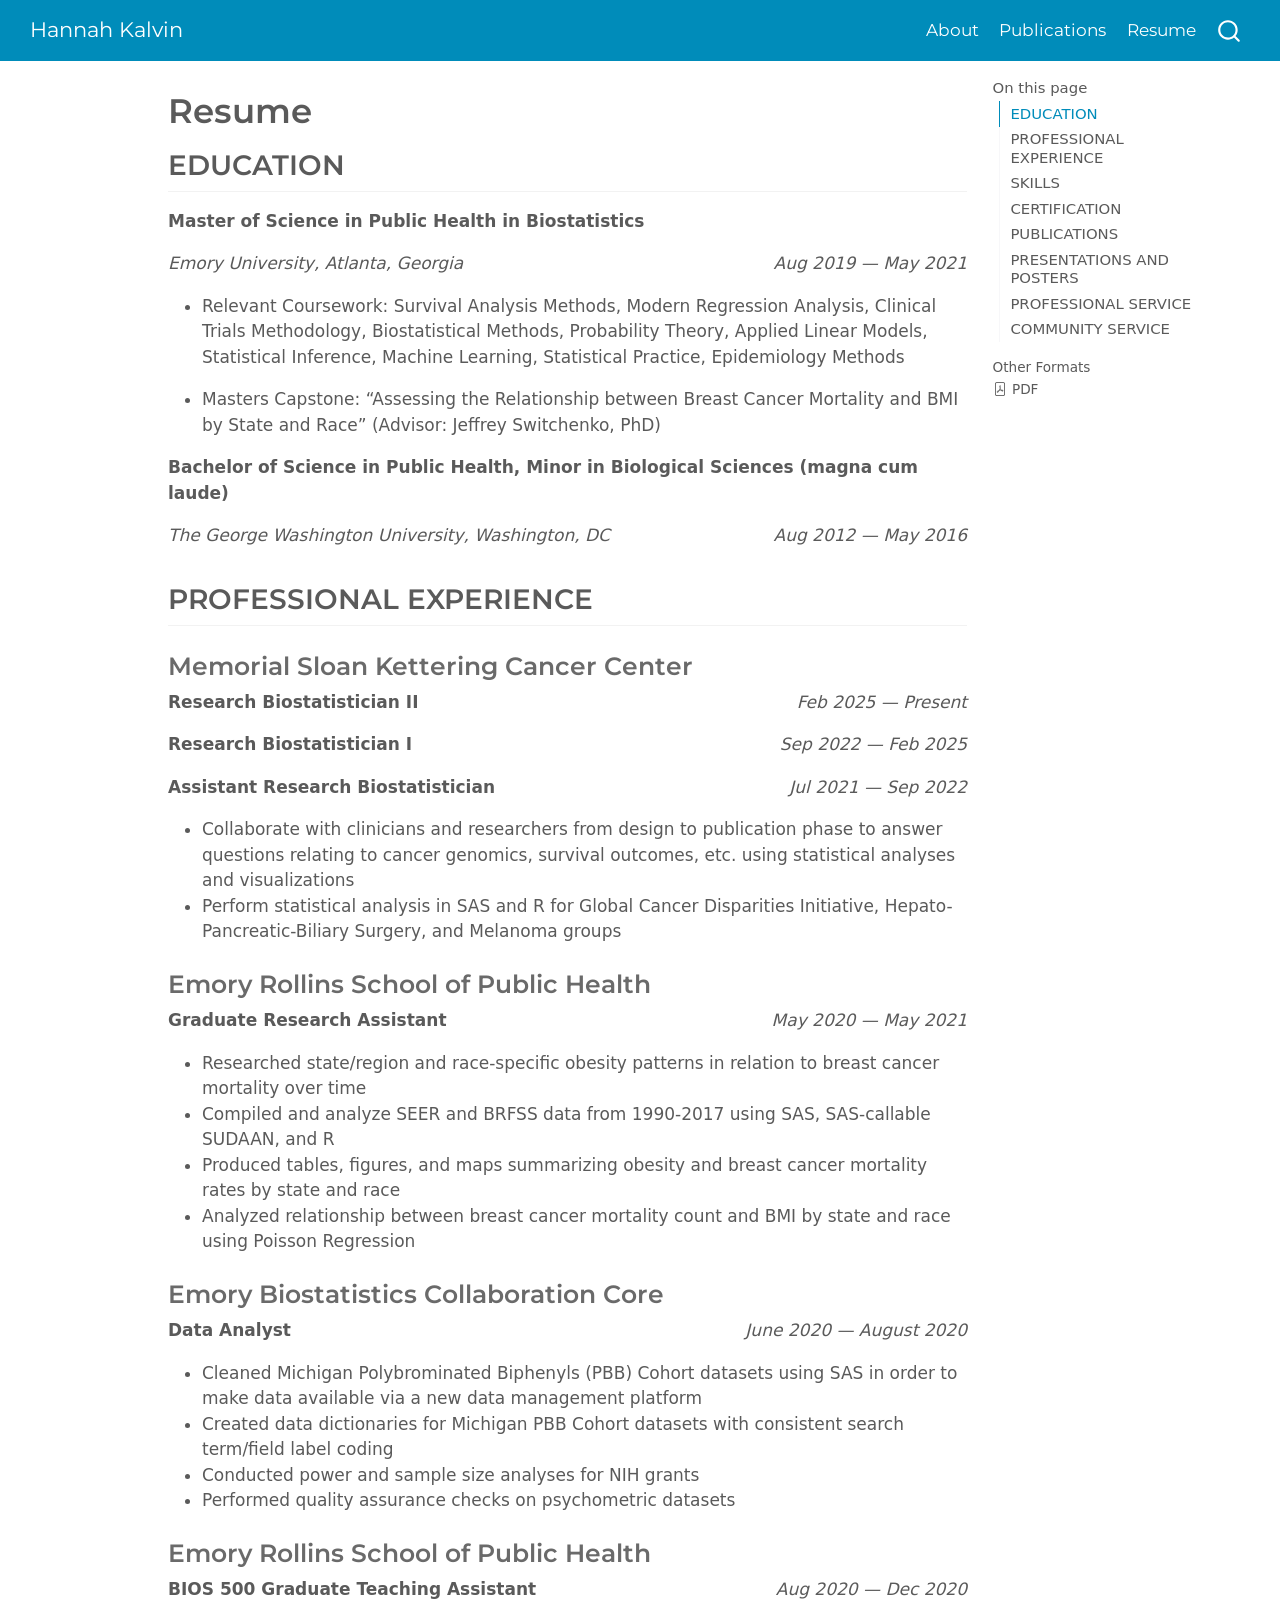
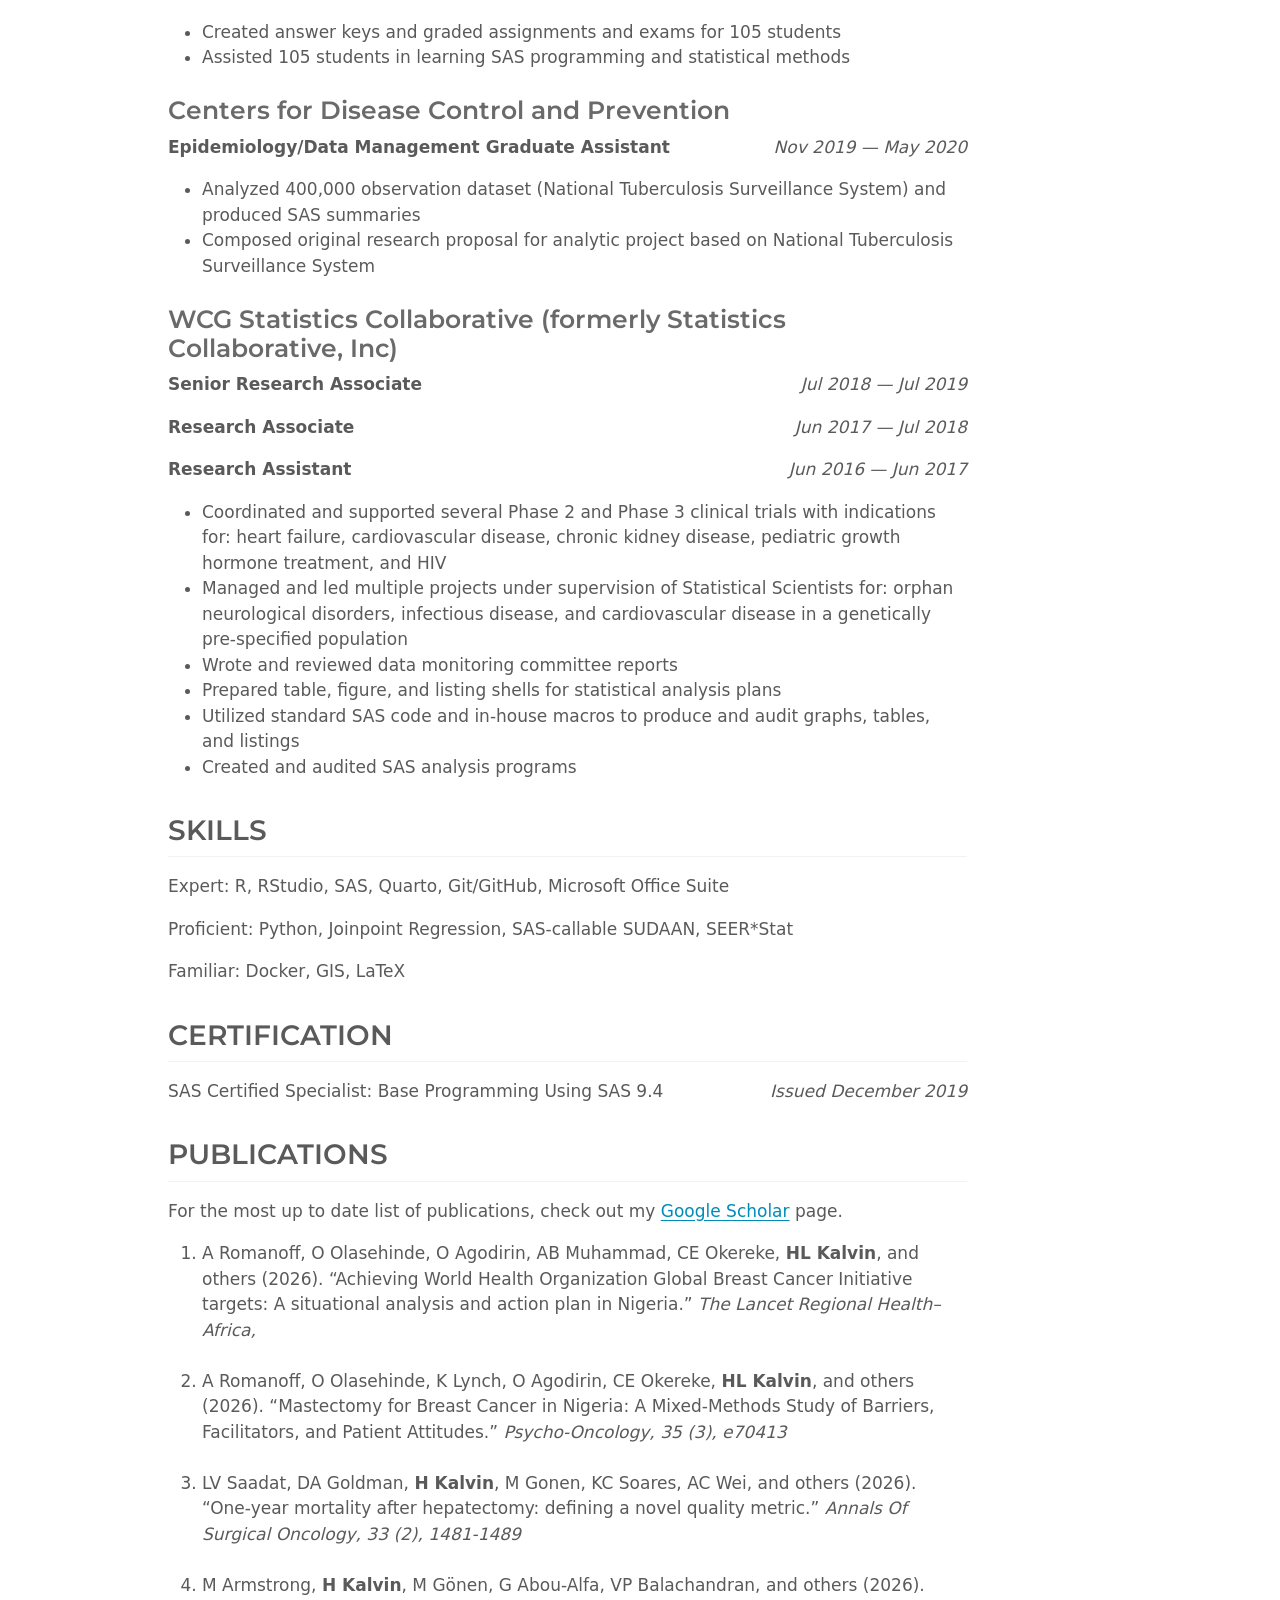
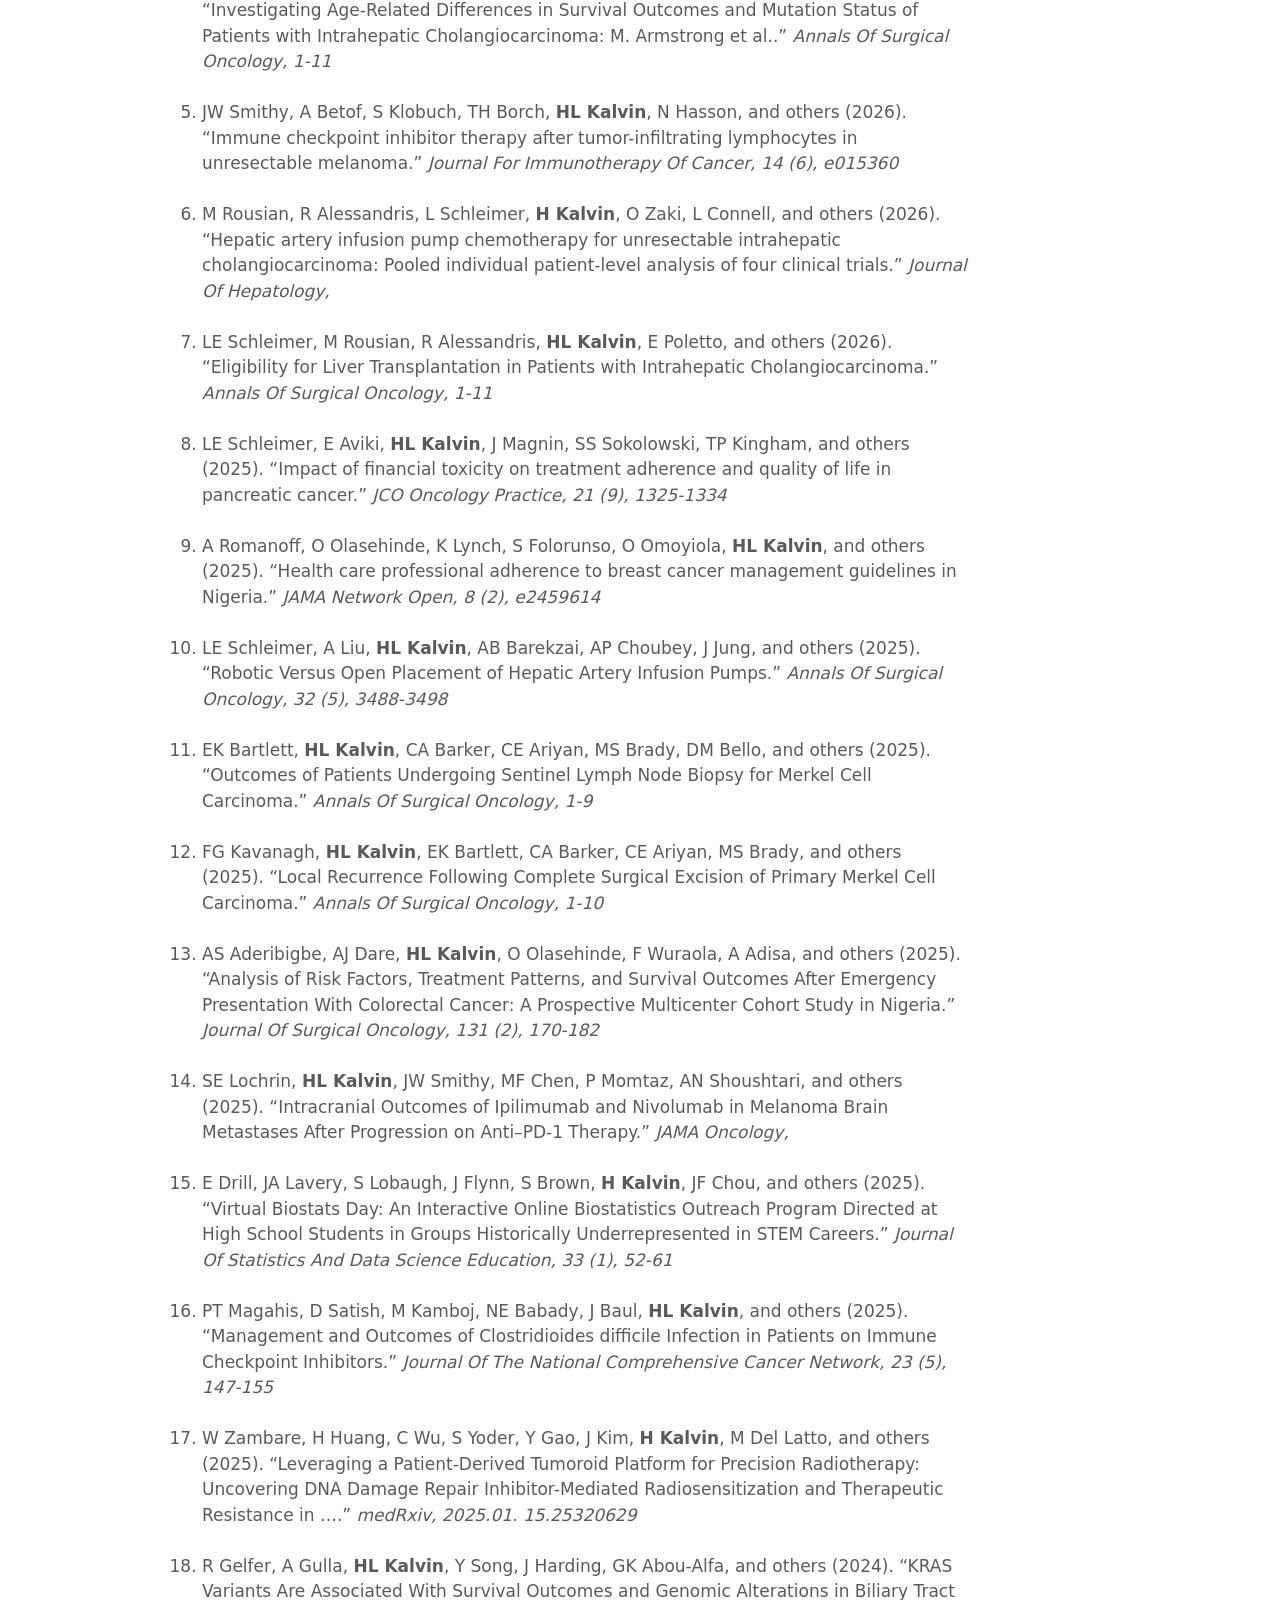
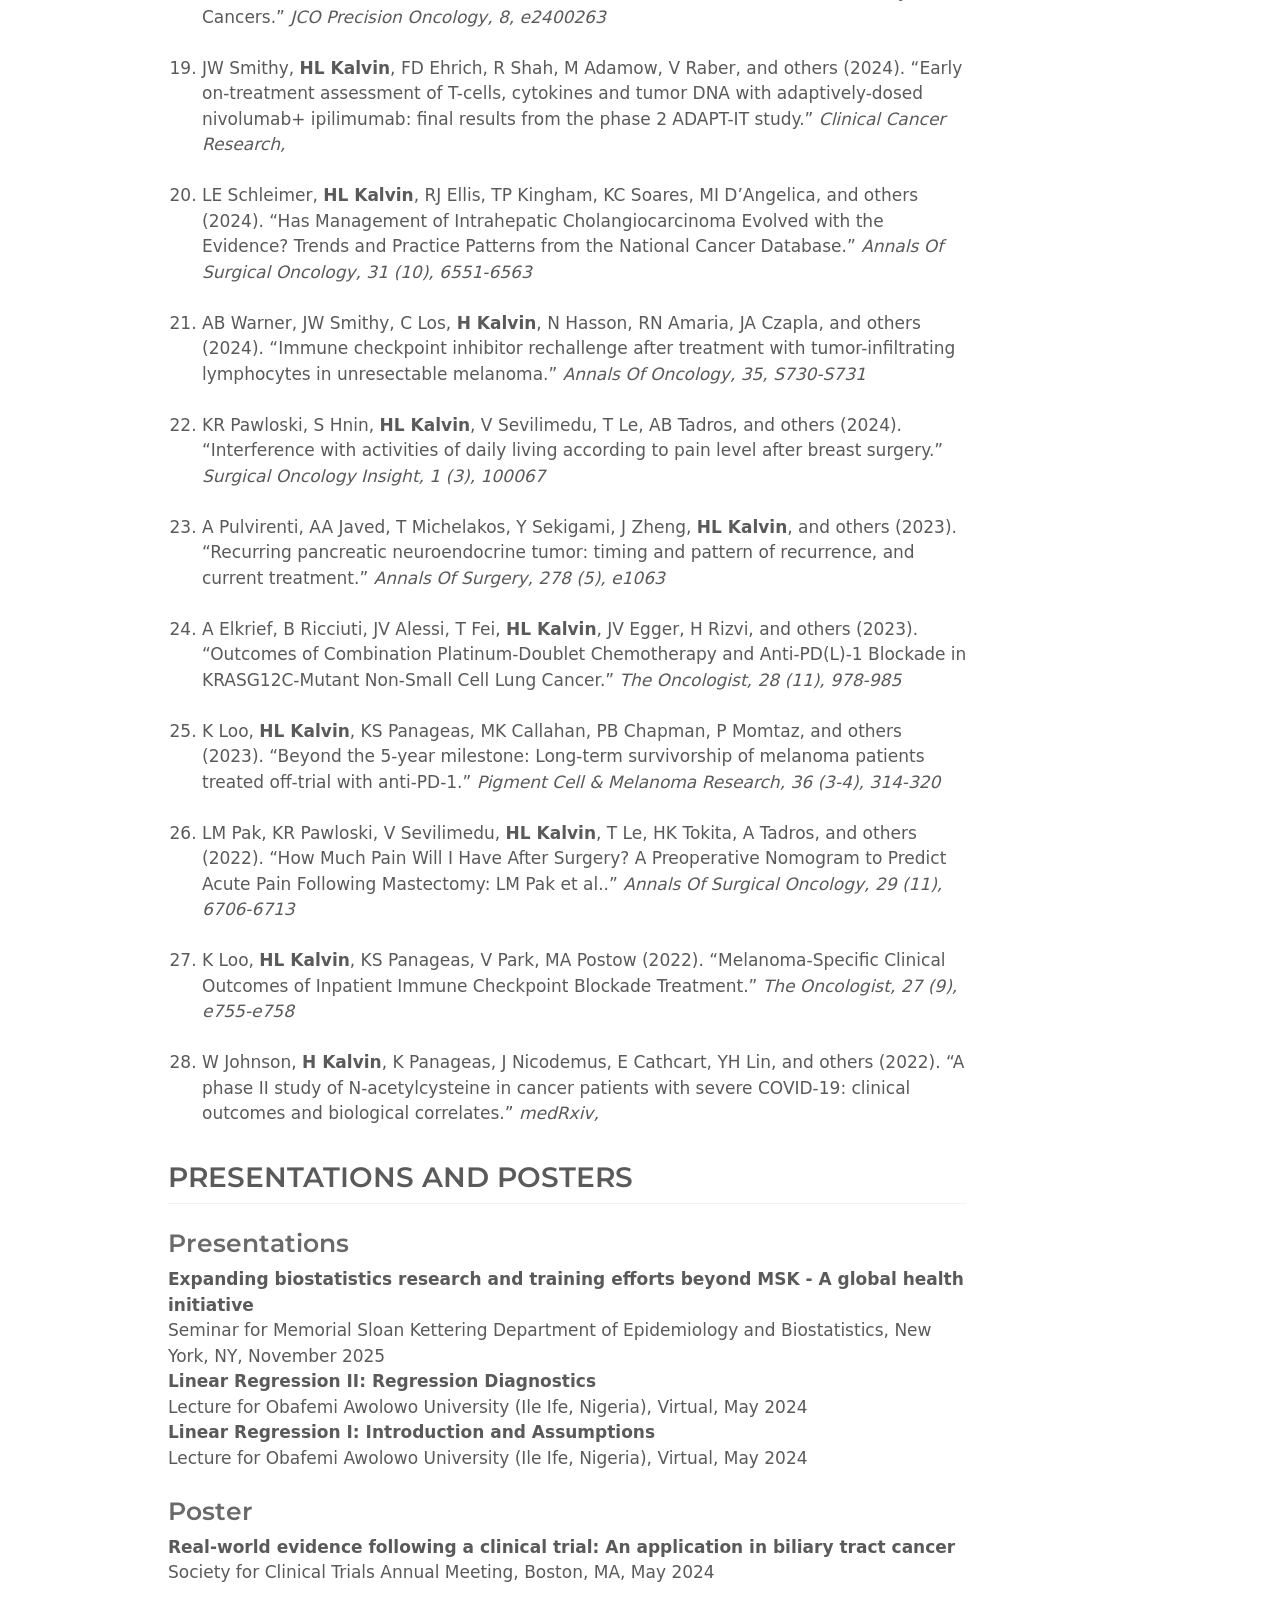
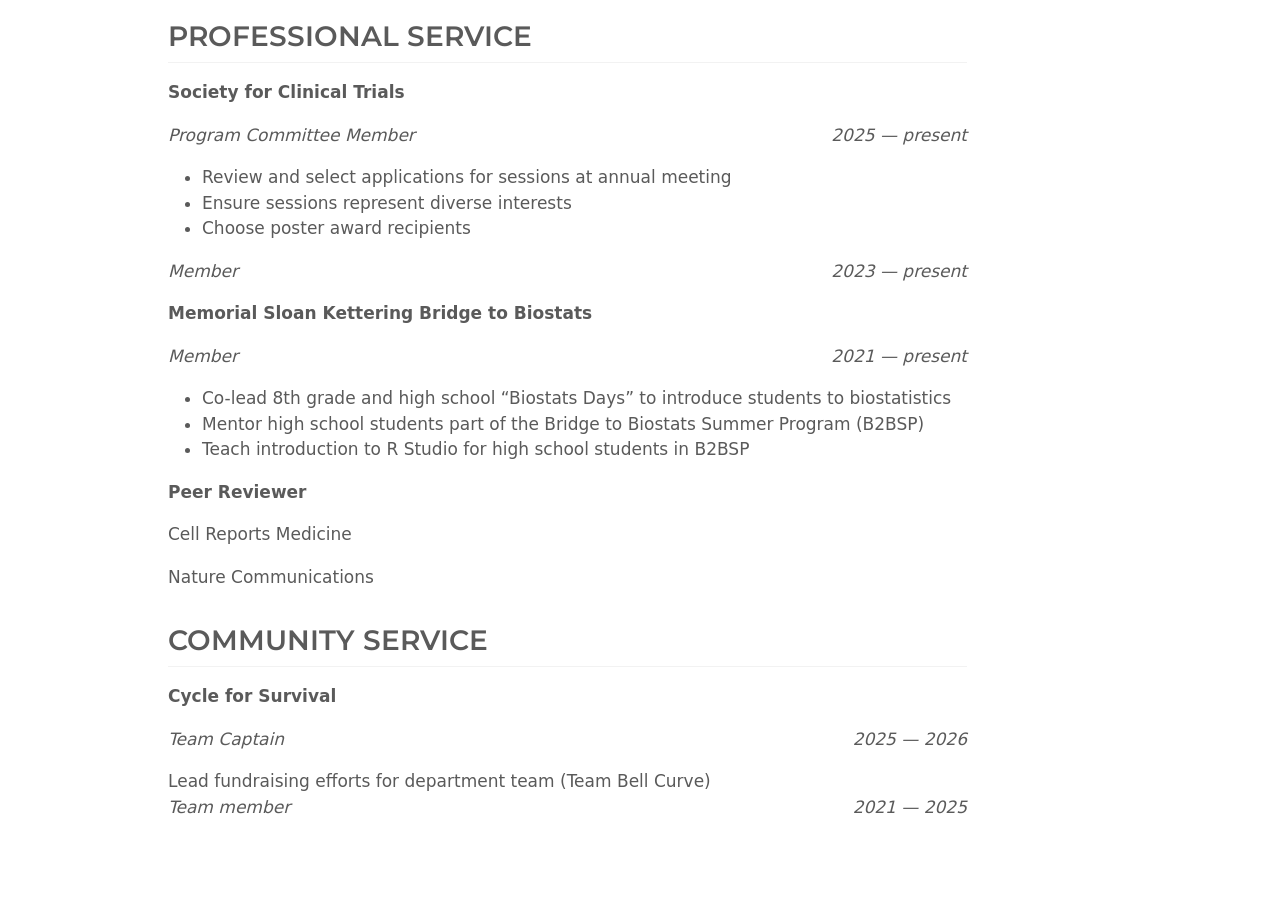
==== commit 25a07bad: "update list of publications" ====
--- a/docs/pages/cv_resume1.html
+++ b/docs/pages/cv_resume1.html
@@ -250,15 +250,27 @@
 <p>For the most up to date list of publications, check out my <a href="https://scholar.google.com/citations?user=Gat1Du8AAAAJ&amp;hl=en">Google Scholar</a> page.</p>
 <ol>
 <li>
+A Romanoff, O Olasehinde, O Agodirin, AB Muhammad, CE Okereke, <strong>HL Kalvin</strong>, and others (2026). “Achieving World Health Organization Global Breast Cancer Initiative targets: A situational analysis and action plan in Nigeria.” <em>The Lancet Regional Health–Africa, </em><br><br>
+</li>
+<li>
+A Romanoff, O Olasehinde, K Lynch, O Agodirin, CE Okereke, <strong>HL Kalvin</strong>, and others (2026). “Mastectomy for Breast Cancer in Nigeria: A Mixed‐Methods Study of Barriers, Facilitators, and Patient Attitudes.” <em>Psycho‐Oncology, 35 (3), e70413</em><br><br>
+</li>
+<li>
 LV Saadat, DA Goldman, <strong>H Kalvin</strong>, M Gonen, KC Soares, AC Wei, and others (2026). “One-year mortality after hepatectomy: defining a novel quality metric.” <em>Annals Of Surgical Oncology, 33 (2), 1481-1489</em><br><br>
 </li>
 <li>
+M Armstrong, <strong>H Kalvin</strong>, M Gönen, G Abou-Alfa, VP Balachandran, and others (2026). “Investigating Age-Related Differences in Survival Outcomes and Mutation Status of Patients with Intrahepatic Cholangiocarcinoma: M. Armstrong et al..” <em>Annals Of Surgical Oncology, 1-11</em><br><br>
+</li>
+<li>
+JW Smithy, A Betof, S Klobuch, TH Borch, <strong>HL Kalvin</strong>, N Hasson, and others (2026). “Immune checkpoint inhibitor therapy after tumor-infiltrating lymphocytes in unresectable melanoma.” <em>Journal For Immunotherapy Of Cancer, 14 (6), e015360</em><br><br>
+</li>
+<li>
+M Rousian, R Alessandris, L Schleimer, <strong>H Kalvin</strong>, O Zaki, L Connell, and others (2026). “Hepatic artery infusion pump chemotherapy for unresectable intrahepatic cholangiocarcinoma: Pooled individual patient-level analysis of four clinical trials.” <em>Journal Of Hepatology, </em><br><br>
+</li>
+<li>
 LE Schleimer, M Rousian, R Alessandris, <strong>HL Kalvin</strong>, E Poletto, and others (2026). “Eligibility for Liver Transplantation in Patients with Intrahepatic Cholangiocarcinoma.” <em>Annals Of Surgical Oncology, 1-11</em><br><br>
 </li>
 <li>
-A Romanoff, O Olasehinde, K Lynch, O Agodirin, CE Okereke, <strong>HL Kalvin</strong>, and others (2026). “Mastectomy for Breast Cancer in Nigeria: A Mixed‐Methods Study of Barriers, Facilitators, and Patient Attitudes.” <em>Psycho‐Oncology, 35 (3), e70413</em><br><br>
-</li>
-<li>
 LE Schleimer, E Aviki, <strong>HL Kalvin</strong>, J Magnin, SS Sokolowski, TP Kingham, and others (2025). “Impact of financial toxicity on treatment adherence and quality of life in pancreatic cancer.” <em>JCO Oncology Practice, 21 (9), 1325-1334</em><br><br>
 </li>
 <li>
@@ -268,30 +280,27 @@
 LE Schleimer, A Liu, <strong>HL Kalvin</strong>, AB Barekzai, AP Choubey, J Jung, and others (2025). “Robotic Versus Open Placement of Hepatic Artery Infusion Pumps.” <em>Annals Of Surgical Oncology, 32 (5), 3488-3498</em><br><br>
 </li>
 <li>
+EK Bartlett, <strong>HL Kalvin</strong>, CA Barker, CE Ariyan, MS Brady, DM Bello, and others (2025). “Outcomes of Patients Undergoing Sentinel Lymph Node Biopsy for Merkel Cell Carcinoma.” <em>Annals Of Surgical Oncology, 1-9</em><br><br>
+</li>
+<li>
+FG Kavanagh, <strong>HL Kalvin</strong>, EK Bartlett, CA Barker, CE Ariyan, MS Brady, and others (2025). “Local Recurrence Following Complete Surgical Excision of Primary Merkel Cell Carcinoma.” <em>Annals Of Surgical Oncology, 1-10</em><br><br>
+</li>
+<li>
+AS Aderibigbe, AJ Dare, <strong>HL Kalvin</strong>, O Olasehinde, F Wuraola, A Adisa, and others (2025). “Analysis of Risk Factors, Treatment Patterns, and Survival Outcomes After Emergency Presentation With Colorectal Cancer: A Prospective Multicenter Cohort Study in Nigeria.” <em>Journal Of Surgical Oncology, 131 (2), 170-182</em><br><br>
+</li>
+<li>
+SE Lochrin, <strong>HL Kalvin</strong>, JW Smithy, MF Chen, P Momtaz, AN Shoushtari, and others (2025). “Intracranial Outcomes of Ipilimumab and Nivolumab in Melanoma Brain Metastases After Progression on Anti–PD-1 Therapy.” <em>JAMA Oncology, </em><br><br>
+</li>
+<li>
 E Drill, JA Lavery, S Lobaugh, J Flynn, S Brown, <strong>H Kalvin</strong>, JF Chou, and others (2025). “Virtual Biostats Day: An Interactive Online Biostatistics Outreach Program Directed at High School Students in Groups Historically Underrepresented in STEM Careers.” <em>Journal Of Statistics And Data Science Education, 33 (1), 52-61</em><br><br>
 </li>
 <li>
-AS Aderibigbe, AJ Dare, <strong>HL Kalvin</strong>, O Olasehinde, F Wuraola, A Adisa, and others (2025). “Analysis of Risk Factors, Treatment Patterns, and Survival Outcomes After Emergency Presentation With Colorectal Cancer: A Prospective Multicenter Cohort Study in Nigeria.” <em>Journal Of Surgical Oncology, 131 (2), 170-182</em><br><br>
-</li>
-<li>
-SE Lochrin, <strong>HL Kalvin</strong>, JW Smithy, MF Chen, P Momtaz, AN Shoushtari, and others (2025). “Intracranial Outcomes of Ipilimumab and Nivolumab in Melanoma Brain Metastases After Progression on Anti–PD-1 Therapy.” <em>JAMA Oncology, </em><br><br>
-</li>
-<li>
-EK Bartlett, <strong>HL Kalvin</strong>, CA Barker, CE Ariyan, MS Brady, DM Bello, and others (2025). “Outcomes of Patients Undergoing Sentinel Lymph Node Biopsy for Merkel Cell Carcinoma.” <em>Annals Of Surgical Oncology, 1-9</em><br><br>
-</li>
-<li>
-FG Kavanagh, <strong>HL Kalvin</strong>, EK Bartlett, CA Barker, CE Ariyan, MS Brady, and others (2025). “Local Recurrence Following Complete Surgical Excision of Primary Merkel Cell Carcinoma.” <em>Annals Of Surgical Oncology, 1-10</em><br><br>
-</li>
-<li>
 PT Magahis, D Satish, M Kamboj, NE Babady, J Baul, <strong>HL Kalvin</strong>, and others (2025). “Management and Outcomes of Clostridioides difficile Infection in Patients on Immune Checkpoint Inhibitors.” <em>Journal Of The National Comprehensive Cancer Network, 23 (5), 147-155</em><br><br>
 </li>
 <li>
 W Zambare, H Huang, C Wu, S Yoder, Y Gao, J Kim, <strong>H Kalvin</strong>, M Del Latto, and others (2025). “Leveraging a Patient-Derived Tumoroid Platform for Precision Radiotherapy: Uncovering DNA Damage Repair Inhibitor-Mediated Radiosensitization and Therapeutic Resistance in&nbsp;….” <em>medRxiv, 2025.01. 15.25320629</em><br><br>
 </li>
 <li>
-OA Zaki, LE Schleimer, <strong>HL Kalvin</strong>, VP Balachandran, KC Soares, and others (2025). “Hepatic Artery Infusion Pump Placement Technical Complication and Salvage Rate.” <em>Journal Of The American College Of Surgeons, 241 (5), S258-S258</em><br><br>
-</li>
-<li>
 R Gelfer, A Gulla, <strong>HL Kalvin</strong>, Y Song, J Harding, GK Abou-Alfa, and others (2024). “KRAS Variants Are Associated With Survival Outcomes and Genomic Alterations in Biliary Tract Cancers.” <em>JCO Precision Oncology, 8, e2400263</em><br><br>
 </li>
 <li>
@@ -307,7 +316,7 @@
 KR Pawloski, S Hnin, <strong>HL Kalvin</strong>, V Sevilimedu, T Le, AB Tadros, and others (2024). “Interference with activities of daily living according to pain level after breast surgery.” <em>Surgical Oncology Insight, 1 (3), 100067</em><br><br>
 </li>
 <li>
-A Pulvirenti, AA Javed, T Michelakos, Y Sekigami, J Zheng, <strong>HL Kalvin</strong>, and others (2023). “Recurring Pancreatic Neuroendocrine Tumor: Timing and Pattern of Recurrence and Current Treatment.” <em>Annals Of Surgery, 278 (5), e1063-e1067</em><br><br>
+A Pulvirenti, AA Javed, T Michelakos, Y Sekigami, J Zheng, <strong>HL Kalvin</strong>, and others (2023). “Recurring pancreatic neuroendocrine tumor: timing and pattern of recurrence, and current treatment.” <em>Annals Of Surgery, 278 (5), e1063</em><br><br>
 </li>
 <li>
 A Elkrief, B Ricciuti, JV Alessi, T Fei, <strong>HL Kalvin</strong>, JV Egger, H Rizvi, and others (2023). “Outcomes of Combination Platinum-Doublet Chemotherapy and Anti-PD(L)-1 Blockade in KRASG12C-Mutant Non-Small Cell Lung Cancer.” <em>The Oncologist, 28 (11), 978-985</em><br><br>
@@ -317,9 +326,6 @@
 </li>
 <li>
 LM Pak, KR Pawloski, V Sevilimedu, <strong>HL Kalvin</strong>, T Le, HK Tokita, A Tadros, and others (2022). “How Much Pain Will I Have After Surgery? A Preoperative Nomogram to Predict Acute Pain Following Mastectomy: LM Pak et al..” <em>Annals Of Surgical Oncology, 29 (11), 6706-6713</em><br><br>
-</li>
-<li>
-M Armstrong, <strong>H Kalvin</strong>, M Gonen, V Tsui, A Afonso, TP Kingham, and others (2022). “Evaluation of the Implementation of Enhanced Recovery after Surgery Pathways in Pancreatic Surgery.” <em>Journal Of The American College Of Surgeons, 235 (5), S149-S150</em><br><br>
 </li>
 <li>
 K Loo, <strong>HL Kalvin</strong>, KS Panageas, V Park, MA Postow (2022). “Melanoma-Specific Clinical Outcomes of Inpatient Immune Checkpoint Blockade Treatment.” <em>The Oncologist, 27 (9), e755-e758</em><br><br>
